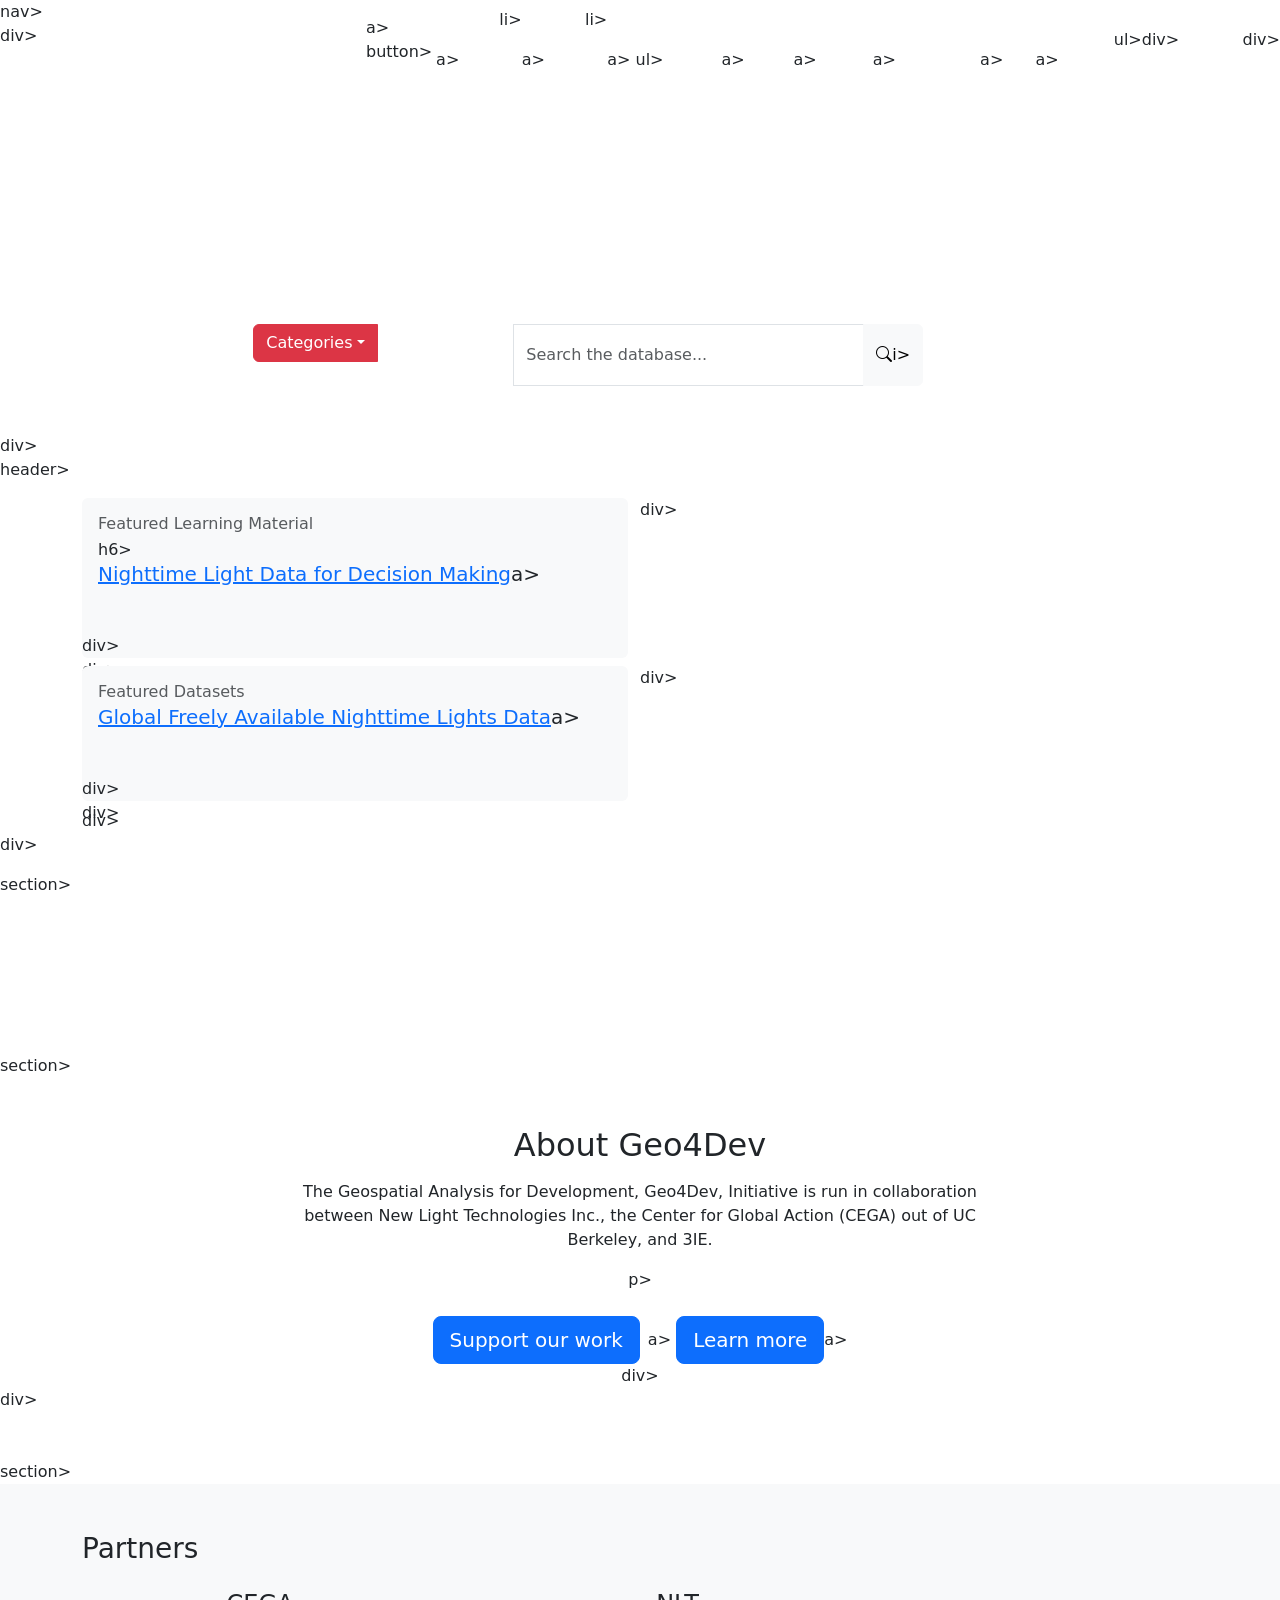
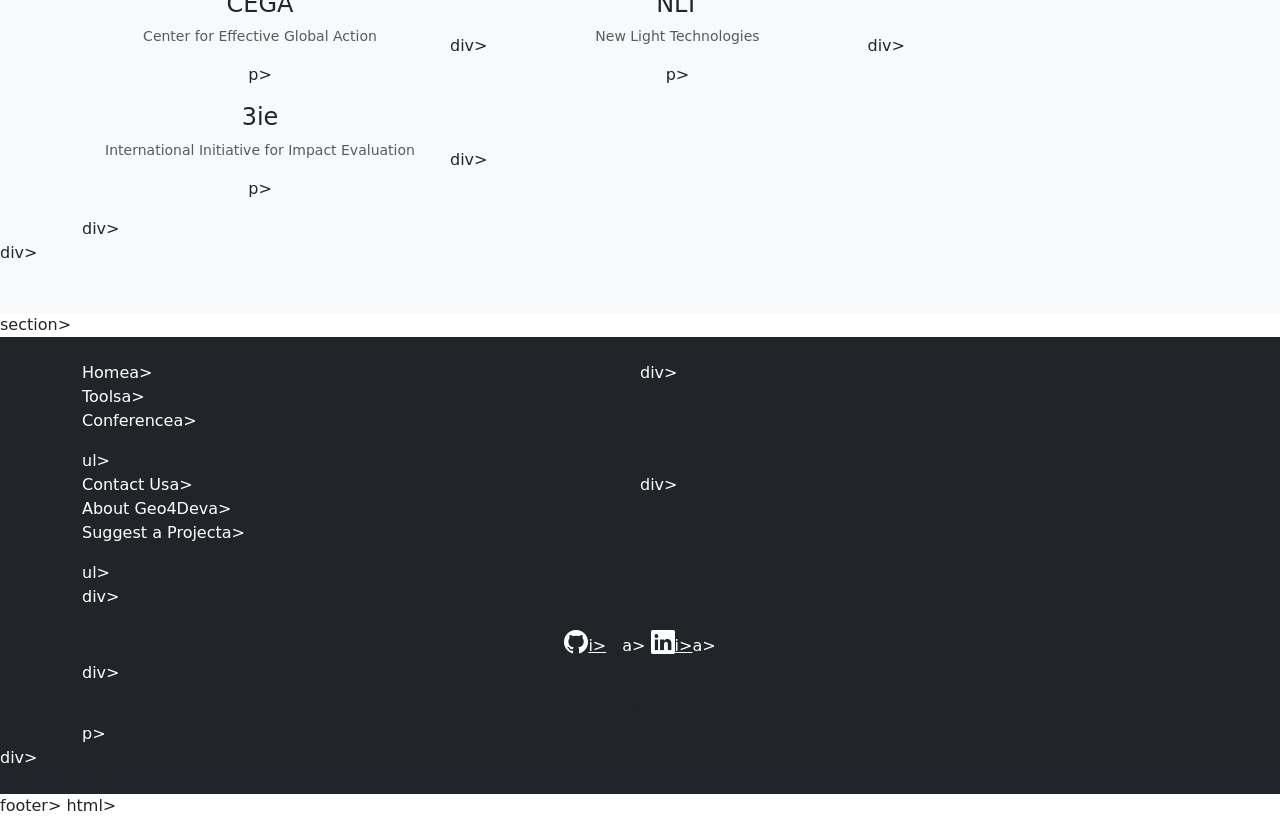
==== index.html @ fe0cc9be "Create index.html" ====
<!DOCTYPE html>
<html lang="en">
  <head>
      <meta charset="UTF-8">
      <meta name="viewport" content="width=device-width, initial-scale=1.0">
      <title>Geo4Dev - Geospatial Analysis for Development Initiative</title>
    <link rel="stylesheet" href="https://cdn.jsdelivr.net/npm/bootstrap@5.3.0/dist/css/bootstrap.min.css">
    <link rel="stylesheet" href="https://cdn.jsdelivr.net/npm/bootstrap-icons@1.11.0/font/bootstrap-icons.css">
    <link rel="stylesheet" href="css/style.css">
  </head>
<body>

    <!-- Navbar -->
    <nav class="navbar navbar-expand-lg navbar-dark fixed-top">
          <div class="container">
                  <a class="navbar-brand" href="index.html">
                            <span class="brand-geo">Geo</span>span><span class="brand-4">4</span>span><span class="brand-dev">Dev</span>span>
                  </a>a>
                  <button class="navbar-toggler" type="button" data-bs-toggle="collapse" data-bs-target="#navbarNav">
                            <span class="navbar-toggler-icon"></span>span>
                  </button>button>
                  <div class="collapse navbar-collapse" id="navbarNav">
                            <ul class="navbar-nav ms-auto">
                                        <li class="nav-item"><a class="nav-link active" href="index.html">Home</a>a></li>li>
                                        <li class="nav-item"><a class="nav-link" href="about.html">About</a>a></li>li>
                                        <li class="nav-item dropdown">
                                                      <a class="nav-link dropdown-toggle" href="#" role="button" data-bs-toggle="dropdown">Categories</a>a>
                                                      <ul class="dropdown-menu">
                                                                      <li><a class="dropdown-item" href="dataset.html?cat=health">Health &amp; Emergency Response</a>a></li>
                                                      <li><a class="dropdown-item" href="dataset.html?cat=environment">Environment</a>a></li>
                                                      <li><a class="dropdown-item" href="dataset.html?cat=governance">Governance &amp; Management</a>a></li>
                                                      <li><a class="dropdown-item" href="dataset.html?cat=demographics">Demographics &amp; Socioeconomics</a>a></li>
                                                      <li><a class="dropdown-item" href="dataset.html?cat=lulc">Land Use &amp; Land Cover</a>a></li>
                                                      <li><a class="dropdown-item" href="dataset.html?cat=monitoring">Monitoring &amp; Evaluation</a>a></li>
                                                      </ul>ul>
                                        </li>
                                      <li class="nav-item"><a class="nav-link" href="dataset.html">Library</a>a></li>
                                      <li class="nav-item"><a class="nav-link" href="training.html">Training</a>a></li>
                                      <li class="nav-item"><a class="nav-link" href="conference.html">Conference</a>a></li>
                                      <li class="nav-item"><a class="nav-link" href="tools.html">Tools</a>a></li>
                                      <li class="nav-item"><a class="nav-link" href="contact.html">Contact</a>a></li>
                            </ul>ul>
                  </div>div>
          </div>div>
    </nav>nav>

  <!-- Hero Section -->
  <header class="hero-section">
      <div class="hero-overlay"></div>div>
      <div class="container hero-content text-center text-white">
            <h1 class="display-4 fw-bold">Geospatial Analysis for<br>Development Initiative</h1>h1>
            <p class="lead mt-3">Search timely and relevant journals, datasets, tools, and geospatial data on Geo4Dev</p>p>
            <div class="row justify-content-center mt-4">
                    <div class="col-lg-8">
                              <form class="input-group search-bar" action="dataset.html" method="get">
                                          <div class="input-group-prepend">
                                                        <div class="dropdown">
                                                                        <button class="btn btn-danger dropdown-toggle rounded-0 rounded-start h-100" type="button" data-bs-toggle="dropdown">Categories</button>button>
                                                                        <ul class="dropdown-menu">
                                                                                          <li><a class="dropdown-item" href="dataset.html?cat=health">Health &amp; Emergency Response</a>a></li>
                                                                                          <li><a class="dropdown-item" href="dataset.html?cat=environment">Environment</a>a></li>
                                                                                          <li><a class="dropdown-item" href="dataset.html?cat=governance">Governance &amp; Management</a>a></li>
                                                                                          <li><a class="dropdown-item" href="dataset.html?cat=demographics">Demographics &amp; Socioeconomics</a>a></li>
                                                                                          <li><a class="dropdown-item" href="dataset.html?cat=lulc">Land Use &amp; Land Cover</a>a></li>
                                                                                          <li><a class="dropdown-item" href="dataset.html?cat=monitoring">Monitoring &amp; Evaluation</a>a></li>
                                                                        </ul>ul>
                                                        </div>div>
                                          </div>div>
                                          <input type="text" class="form-control" name="q" placeholder="Search the database...">
                                          <button class="btn btn-light" type="submit"><i class="bi bi-search"></i>i></button>button>
                              </form>form>
                    </div>div>
            </div>div>
      </div>div>
  </header>header>

  <!-- Featured Section -->
  <section class="featured-section py-3">
      <div class="container">
            <div class="row">
                    <div class="col-md-6 mb-2">
                              <div class="card bg-light border-0 h-100">
                                          <div class="card-body">
                                                        <h6 class="text-muted mb-1">Featured Learning Material</h6>h6>
                                                        <h5><a href="training.html">Nighttime Light Data for Decision Making</a>a></h5>
                                          </div>div>
                              </div>div>
                    </div>div>
                    <div class="col-md-6 mb-2">
                              <div class="card bg-light border-0 h-100">
                                          <div class="card-body">
                                                        <h6 class="text-muted mb-1">Featured Datasets</h6>
                                                        <h5><a href="dataset.html">Global Freely Available Nighttime Lights Data</a>a></h5>
                                          </div>div>
                              </div>div>
                    </div>div>
            </div>div>
      </div>div>
  </section>section>

  <!-- CTA Banner -->
  <section class="cta-banner text-center text-white py-4">
      <div class="container">
            <h4>Check out the Geo4Dev learning modules on new geospatial datasets and techniques</h4>
            <p class="mb-0">Latest module: <strong><a href="training.html" class="text-white text-decoration-underline">Satellite Crop Type Mapping</a>a></strong></p>p>
      </div>div>
  </section>section>

  <!-- About Section -->
  <section class="py-5" id="about">
      <div class="container text-center">
            <h2 class="mb-3">About Geo4Dev</h2>
            <p class="mx-auto" style="max-width:700px;">The Geospatial Analysis for Development, Geo4Dev, Initiative is run in collaboration between New Light Technologies Inc., the Center for Global Action (CEGA) out of UC Berkeley, and 3IE.</p>p>
            <div class="mt-4">
                    <a href="contact.html" class="btn btn-primary btn-lg me-2">Support our work</a>a>
                    <a href="about.html" class="btn btn-primary btn-lg">Learn more</a>a>
            </div>div>
      </div>div>
  </section>section>

  <!-- Partners Section -->
  <section class="py-5 bg-light" id="partners">
      <div class="container">
            <h3 class="mb-4">Partners</h3>
            <div class="row align-items-center">
                    <div class="col-md-4 text-center mb-3">
                              <h4>CEGA</h4>
                              <p class="text-muted small">Center for Effective Global Action</p>p>
                    </div>div>
                    <div class="col-md-4 text-center mb-3">
                              <h4>NLT</h4>
                              <p class="text-muted small">New Light Technologies</p>p>
                    </div>div>
                    <div class="col-md-4 text-center mb-3">
                              <h4>3ie</h4>
                              <p class="text-muted small">International Initiative for Impact Evaluation</p>p>
                    </div>div>
            </div>div>
      </div>div>
  </section>section>

  <!-- Footer -->
  <footer class="py-4 bg-dark text-white">
      <div class="container">
            <div class="row">
                    <div class="col-md-6">
                              <ul class="list-unstyled">
                                          <li><a href="index.html" class="text-white text-decoration-none">Home</a>a></li>
                                          <li><a href="tools.html" class="text-white text-decoration-none">Tools</a>a></li>
                                          <li><a href="conference.html" class="text-white text-decoration-none">Conference</a>a></li>
                              </ul>ul>
                    </div>div>
                    <div class="col-md-6">
                              <ul class="list-unstyled">
                                          <li><a href="contact.html" class="text-white text-decoration-none">Contact Us</a>a></li>
                                          <li><a href="about.html" class="text-white text-decoration-none">About Geo4Dev</a>a></li>
                                          <li><a href="contact.html" class="text-white text-decoration-none">Suggest a Project</a>a></li>
                              </ul>ul>
                    </div>div>
            </div>div>
            <div class="text-center mt-3">
                    <a href="https://github.com/geo4-dev" class="text-white me-3"><i class="bi bi-github fs-4"></i>i></a>a>
                    <a href="#" class="text-white"><i class="bi bi-linkedin fs-4"></i>i></a>a>
            </div>div>
            <p class="text-center text-muted mt-3 mb-0 small">Website powered by New Light Technologies</p>p>
      </div>div>
  </footer>footer>

  <script src="https://cdn.jsdelivr.net/npm/bootstrap@5.3.0/dist/js/bootstrap.bundle.min.js"></script>
</body>
</html>html></li></li></strong></h5></h5></li></li>
</body></title>
  </head>
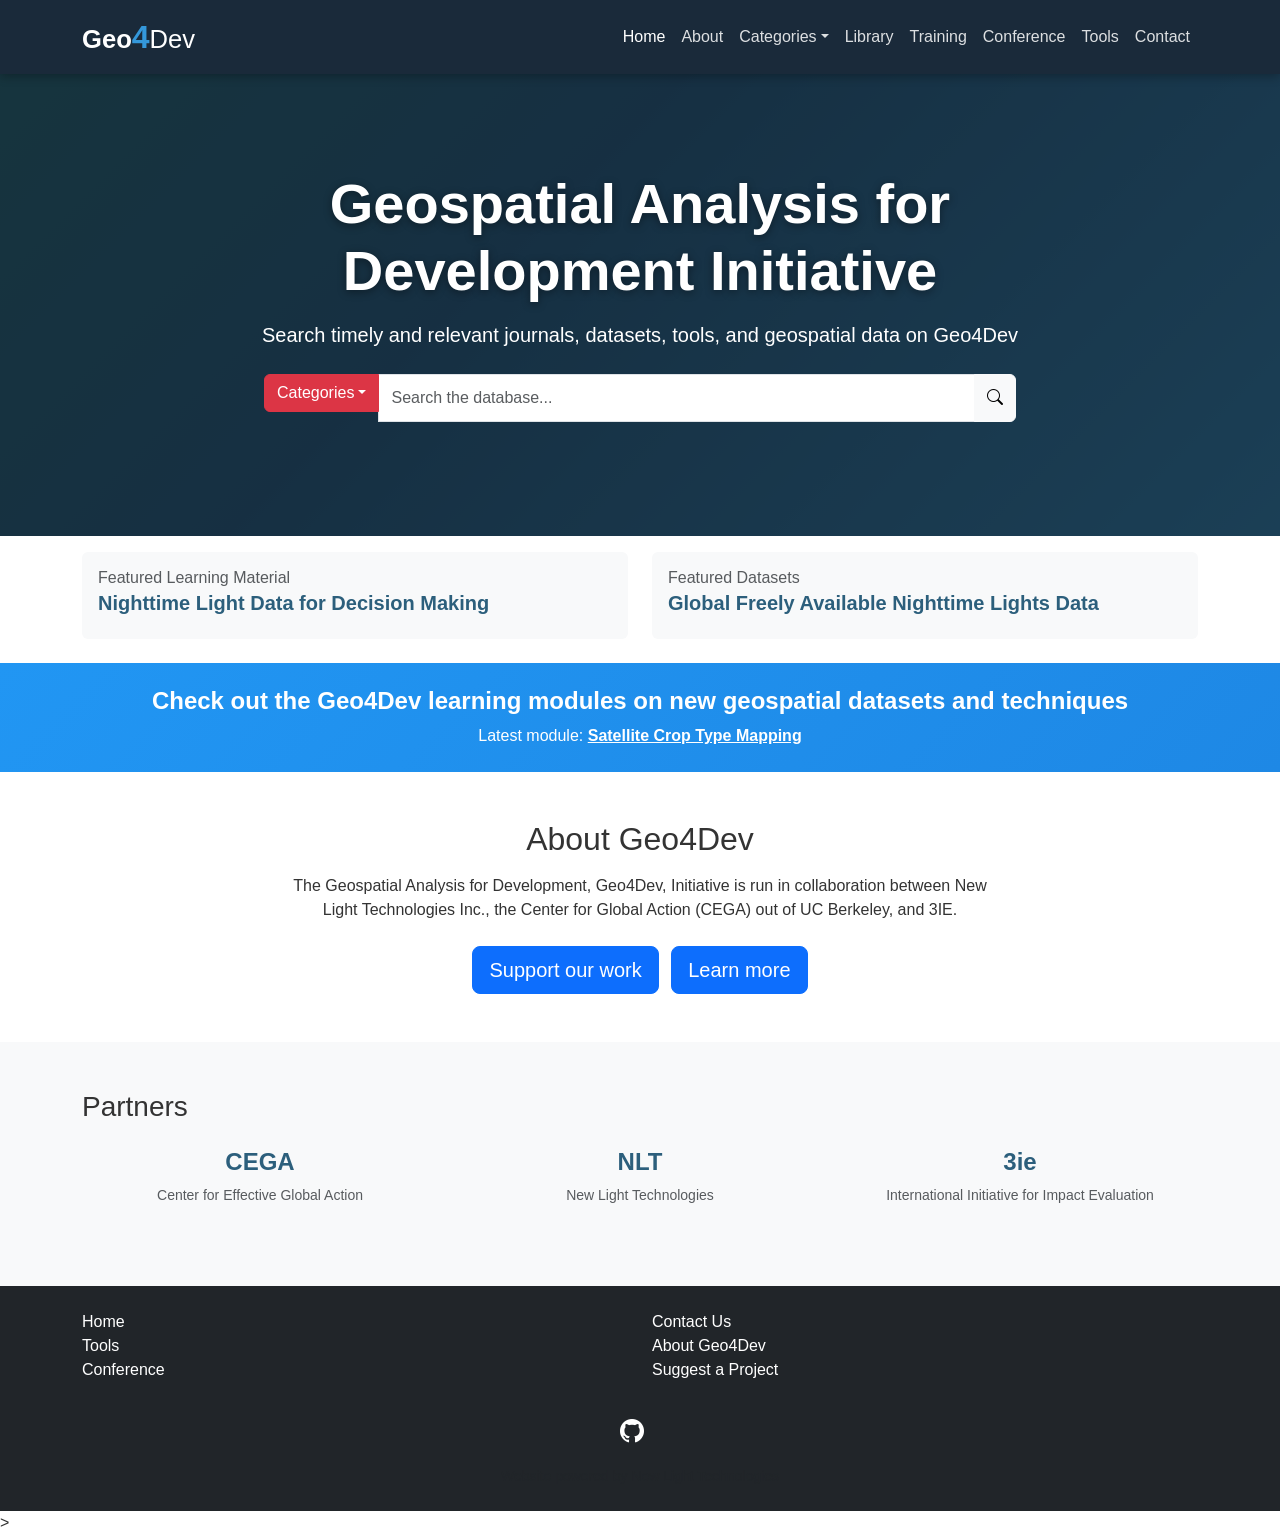
==== commit d405469c: "Fix index.html auto-close tag issue" ====
--- a/index.html
+++ b/index.html
@@ -1,173 +1,132 @@
 <!DOCTYPE html>
 <html lang="en">
-  <head>
-      <meta charset="UTF-8">
-      <meta name="viewport" content="width=device-width, initial-scale=1.0">
+<head>
+  <meta charset="UTF-8">
+    <meta name="viewport" content="width=device-width, initial-scale=1.0">
       <title>Geo4Dev - Geospatial Analysis for Development Initiative</title>
-    <link rel="stylesheet" href="https://cdn.jsdelivr.net/npm/bootstrap@5.3.0/dist/css/bootstrap.min.css">
-    <link rel="stylesheet" href="https://cdn.jsdelivr.net/npm/bootstrap-icons@1.11.0/font/bootstrap-icons.css">
-    <link rel="stylesheet" href="css/style.css">
-  </head>
-<body>
-
-    <!-- Navbar -->
-    <nav class="navbar navbar-expand-lg navbar-dark fixed-top">
-          <div class="container">
-                  <a class="navbar-brand" href="index.html">
-                            <span class="brand-geo">Geo</span>span><span class="brand-4">4</span>span><span class="brand-dev">Dev</span>span>
-                  </a>a>
-                  <button class="navbar-toggler" type="button" data-bs-toggle="collapse" data-bs-target="#navbarNav">
-                            <span class="navbar-toggler-icon"></span>span>
-                  </button>button>
-                  <div class="collapse navbar-collapse" id="navbarNav">
-                            <ul class="navbar-nav ms-auto">
-                                        <li class="nav-item"><a class="nav-link active" href="index.html">Home</a>a></li>li>
-                                        <li class="nav-item"><a class="nav-link" href="about.html">About</a>a></li>li>
-                                        <li class="nav-item dropdown">
-                                                      <a class="nav-link dropdown-toggle" href="#" role="button" data-bs-toggle="dropdown">Categories</a>a>
-                                                      <ul class="dropdown-menu">
-                                                                      <li><a class="dropdown-item" href="dataset.html?cat=health">Health &amp; Emergency Response</a>a></li>
-                                                      <li><a class="dropdown-item" href="dataset.html?cat=environment">Environment</a>a></li>
-                                                      <li><a class="dropdown-item" href="dataset.html?cat=governance">Governance &amp; Management</a>a></li>
-                                                      <li><a class="dropdown-item" href="dataset.html?cat=demographics">Demographics &amp; Socioeconomics</a>a></li>
-                                                      <li><a class="dropdown-item" href="dataset.html?cat=lulc">Land Use &amp; Land Cover</a>a></li>
-                                                      <li><a class="dropdown-item" href="dataset.html?cat=monitoring">Monitoring &amp; Evaluation</a>a></li>
-                                                      </ul>ul>
-                                        </li>
-                                      <li class="nav-item"><a class="nav-link" href="dataset.html">Library</a>a></li>
-                                      <li class="nav-item"><a class="nav-link" href="training.html">Training</a>a></li>
-                                      <li class="nav-item"><a class="nav-link" href="conference.html">Conference</a>a></li>
-                                      <li class="nav-item"><a class="nav-link" href="tools.html">Tools</a>a></li>
-                                      <li class="nav-item"><a class="nav-link" href="contact.html">Contact</a>a></li>
-                            </ul>ul>
-                  </div>div>
-          </div>div>
-    </nav>nav>
-
-  <!-- Hero Section -->
-  <header class="hero-section">
-      <div class="hero-overlay"></div>div>
-      <div class="container hero-content text-center text-white">
-            <h1 class="display-4 fw-bold">Geospatial Analysis for<br>Development Initiative</h1>h1>
-            <p class="lead mt-3">Search timely and relevant journals, datasets, tools, and geospatial data on Geo4Dev</p>p>
-            <div class="row justify-content-center mt-4">
-                    <div class="col-lg-8">
-                              <form class="input-group search-bar" action="dataset.html" method="get">
-                                          <div class="input-group-prepend">
-                                                        <div class="dropdown">
-                                                                        <button class="btn btn-danger dropdown-toggle rounded-0 rounded-start h-100" type="button" data-bs-toggle="dropdown">Categories</button>button>
-                                                                        <ul class="dropdown-menu">
-                                                                                          <li><a class="dropdown-item" href="dataset.html?cat=health">Health &amp; Emergency Response</a>a></li>
-                                                                                          <li><a class="dropdown-item" href="dataset.html?cat=environment">Environment</a>a></li>
-                                                                                          <li><a class="dropdown-item" href="dataset.html?cat=governance">Governance &amp; Management</a>a></li>
-                                                                                          <li><a class="dropdown-item" href="dataset.html?cat=demographics">Demographics &amp; Socioeconomics</a>a></li>
-                                                                                          <li><a class="dropdown-item" href="dataset.html?cat=lulc">Land Use &amp; Land Cover</a>a></li>
-                                                                                          <li><a class="dropdown-item" href="dataset.html?cat=monitoring">Monitoring &amp; Evaluation</a>a></li>
-                                                                        </ul>ul>
-                                                        </div>div>
-                                          </div>div>
-                                          <input type="text" class="form-control" name="q" placeholder="Search the database...">
-                                          <button class="btn btn-light" type="submit"><i class="bi bi-search"></i>i></button>button>
-                              </form>form>
-                    </div>div>
-            </div>div>
-      </div>div>
-  </header>header>
-
-  <!-- Featured Section -->
-  <section class="featured-section py-3">
-      <div class="container">
-            <div class="row">
-                    <div class="col-md-6 mb-2">
-                              <div class="card bg-light border-0 h-100">
-                                          <div class="card-body">
-                                                        <h6 class="text-muted mb-1">Featured Learning Material</h6>h6>
-                                                        <h5><a href="training.html">Nighttime Light Data for Decision Making</a>a></h5>
-                                          </div>div>
-                              </div>div>
-                    </div>div>
-                    <div class="col-md-6 mb-2">
-                              <div class="card bg-light border-0 h-100">
-                                          <div class="card-body">
-                                                        <h6 class="text-muted mb-1">Featured Datasets</h6>
-                                                        <h5><a href="dataset.html">Global Freely Available Nighttime Lights Data</a>a></h5>
-                                          </div>div>
-                              </div>div>
-                    </div>div>
-            </div>div>
-      </div>div>
-  </section>section>
-
-  <!-- CTA Banner -->
-  <section class="cta-banner text-center text-white py-4">
-      <div class="container">
-            <h4>Check out the Geo4Dev learning modules on new geospatial datasets and techniques</h4>
-            <p class="mb-0">Latest module: <strong><a href="training.html" class="text-white text-decoration-underline">Satellite Crop Type Mapping</a>a></strong></p>p>
-      </div>div>
-  </section>section>
-
-  <!-- About Section -->
-  <section class="py-5" id="about">
-      <div class="container text-center">
-            <h2 class="mb-3">About Geo4Dev</h2>
-            <p class="mx-auto" style="max-width:700px;">The Geospatial Analysis for Development, Geo4Dev, Initiative is run in collaboration between New Light Technologies Inc., the Center for Global Action (CEGA) out of UC Berkeley, and 3IE.</p>p>
-            <div class="mt-4">
-                    <a href="contact.html" class="btn btn-primary btn-lg me-2">Support our work</a>a>
-                    <a href="about.html" class="btn btn-primary btn-lg">Learn more</a>a>
-            </div>div>
-      </div>div>
-  </section>section>
-
-  <!-- Partners Section -->
-  <section class="py-5 bg-light" id="partners">
-      <div class="container">
-            <h3 class="mb-4">Partners</h3>
-            <div class="row align-items-center">
-                    <div class="col-md-4 text-center mb-3">
-                              <h4>CEGA</h4>
-                              <p class="text-muted small">Center for Effective Global Action</p>p>
-                    </div>div>
-                    <div class="col-md-4 text-center mb-3">
-                              <h4>NLT</h4>
-                              <p class="text-muted small">New Light Technologies</p>p>
-                    </div>div>
-                    <div class="col-md-4 text-center mb-3">
-                              <h4>3ie</h4>
-                              <p class="text-muted small">International Initiative for Impact Evaluation</p>p>
-                    </div>div>
-            </div>div>
-      </div>div>
-  </section>section>
-
-  <!-- Footer -->
-  <footer class="py-4 bg-dark text-white">
-      <div class="container">
-            <div class="row">
-                    <div class="col-md-6">
-                              <ul class="list-unstyled">
-                                          <li><a href="index.html" class="text-white text-decoration-none">Home</a>a></li>
-                                          <li><a href="tools.html" class="text-white text-decoration-none">Tools</a>a></li>
-                                          <li><a href="conference.html" class="text-white text-decoration-none">Conference</a>a></li>
-                              </ul>ul>
-                    </div>div>
-                    <div class="col-md-6">
-                              <ul class="list-unstyled">
-                                          <li><a href="contact.html" class="text-white text-decoration-none">Contact Us</a>a></li>
-                                          <li><a href="about.html" class="text-white text-decoration-none">About Geo4Dev</a>a></li>
-                                          <li><a href="contact.html" class="text-white text-decoration-none">Suggest a Project</a>a></li>
-                              </ul>ul>
-                    </div>div>
-            </div>div>
-            <div class="text-center mt-3">
-                    <a href="https://github.com/geo4-dev" class="text-white me-3"><i class="bi bi-github fs-4"></i>i></a>a>
-                    <a href="#" class="text-white"><i class="bi bi-linkedin fs-4"></i>i></a>a>
-            </div>div>
-            <p class="text-center text-muted mt-3 mb-0 small">Website powered by New Light Technologies</p>p>
-      </div>div>
-  </footer>footer>
-
-  <script src="https://cdn.jsdelivr.net/npm/bootstrap@5.3.0/dist/js/bootstrap.bundle.min.js"></script>
-</body>
-</html>html></li></li></strong></h5></h5></li></li>
-</body></title>
-  </head>
+        <link rel="stylesheet" href="https://cdn.jsdelivr.net/npm/bootstrap@5.3.0/dist/css/bootstrap.min.css">
+          <link rel="stylesheet" href="https://cdn.jsdelivr.net/npm/bootstrap-icons@1.11.0/font/bootstrap-icons.css">
+            <link rel="stylesheet" href="css/style.css">
+            </head>
+            <body>
+              <nav class="navbar navbar-expand-lg navbar-dark fixed-top">
+                    <div class="container">
+                          <a class="navbar-brand" href="index.html">
+                                  <span class="brand-geo">Geo</span><span class="brand-4">4</span><span class="brand-dev">Dev</span>
+                                        </a>
+                                              <button class="navbar-toggler" type="button" data-bs-toggle="collapse" data-bs-target="#navbarNav">
+                                                      <span class="navbar-toggler-icon"></span>
+                                                            </button>
+                                                                  <div class="collapse navbar-collapse" id="navbarNav">
+                                                                          <ul class="navbar-nav ms-auto">
+                                                                                    <li class="nav-item"><a class="nav-link active" href="index.html">Home</a></li>
+                                                                                              <li class="nav-item"><a class="nav-link" href="about.html">About</a></li>
+                                                                                                        <li class="nav-item dropdown">
+                                                                                                                    <a class="nav-link dropdown-toggle" href="#" role="button" data-bs-toggle="dropdown">Categories</a>
+                                                                                                                                <ul class="dropdown-menu">
+                                                                                                                                              <li><a class="dropdown-item" href="dataset.html?cat=health">Health &amp; Emergency Response</a></li>
+                                                                                                                                                            <li><a class="dropdown-item" href="dataset.html?cat=environment">Environment</a></li>
+                                                                                                                                                                          <li><a class="dropdown-item" href="dataset.html?cat=governance">Governance &amp; Management</a></li>
+                                                                                                                                                                                        <li><a class="dropdown-item" href="dataset.html?cat=demographics">Demographics &amp; Socioeconomics</a></li>
+                                                                                                                                                                                                      <li><a class="dropdown-item" href="dataset.html?cat=lulc">Land Use &amp; Land Cover</a></li>
+                                                                                                                                                                                                                    <li><a class="dropdown-item" href="dataset.html?cat=monitoring">Monitoring &amp; Evaluation</a></li>
+                                                                                                                                                                                                                                </ul>
+                                                                                                                                                                                                                                          </li>
+                                                                                                                                                                                                                                                    <li class="nav-item"><a class="nav-link" href="dataset.html">Library</a></li>
+                                                                                                                                                                                                                                                              <li class="nav-item"><a class="nav-link" href="training.html">Training</a></li>
+                                                                                                                                                                                                                                                                        <li class="nav-item"><a class="nav-link" href="conference.html">Conference</a></li>
+                                                                                                                                                                                                                                                                                  <li class="nav-item"><a class="nav-link" href="tools.html">Tools</a></li>
+                                                                                                                                                                                                                                                                                            <li class="nav-item"><a class="nav-link" href="contact.html">Contact</a></li>
+                                                                                                                                                                                                                                                                                                    </ul>
+                                                                                                                                                                                                                                                                                                          </div>
+                                                                                                                                                                                                                                                                                                              </div>
+                                                                                                                                                                                                                                                                                                                </nav>
+                                                                                                                                                                                                                                                                                                                  <header class="hero-section">
+                                                                                                                                                                                                                                                                                                                      <div class="hero-overlay"></div>
+                                                                                                                                                                                                                                                                                                                          <div class="container hero-content text-center text-white">
+                                                                                                                                                                                                                                                                                                                                <h1 class="display-4 fw-bold">Geospatial Analysis for<br>Development Initiative</h1>
+                                                                                                                                                                                                                                                                                                                                      <p class="lead mt-3">Search timely and relevant journals, datasets, tools, and geospatial data on Geo4Dev</p>
+                                                                                                                                                                                                                                                                                                                                            <div class="row justify-content-center mt-4">
+                                                                                                                                                                                                                                                                                                                                                    <div class="col-lg-8">
+                                                                                                                                                                                                                                                                                                                                                                  <form class="input-group search-bar" action="dataset.html" method="get">
+                                                                                                                                                                                                                                                                                                                                                                              <div class="input-group-prepend">
+                                                                                                                                                                                                                                                                                                                                                                                            <div class="dropdown">
+                                                                                                                                                                                                                                                                                                                                                                                                            <button class="btn btn-danger dropdown-toggle rounded-0 rounded-start h-100" type="button" data-bs-toggle="dropdown">Categories</button>
+                                                                                                                                                                                                                                                                                                                                                                                                                            <ul class="dropdown-menu">
+                                                                                                                                                                                                                                                                                                                                                                                                                                              <li><a class="dropdown-item" href="dataset.html?cat=health">Health &amp; Emergency Response</a></li>
+                                                                                                                                                                                                                                                                                                                                                                                                                                                                <li><a class="dropdown-item" href="dataset.html?cat=environment">Environment</a></li>
+                                                                                                                                                                                                                                                                                                                                                                                                                                                                                  <li><a class="dropdown-item" href="dataset.html?cat=governance">Governance &amp; Management</a></li>
+                                                                                                                                                                                                                                                                                                                                                                                                                                                                                                    <li><a class="dropdown-item" href="dataset.html?cat=demographics">Demographics &amp; Socioeconomics</a></li>
+                                                                                                                                                                                                                                                                                                                                                                                                                                                                                                                      <li><a class="dropdown-item" href="dataset.html?cat=lulc">Land Use &amp; Land Cover</a></li>
+                                                                                                                                                                                                                                                                                                                                                                                                                                                                                                                                        <li><a class="dropdown-item" href="dataset.html?cat=monitoring">Monitoring &amp; Evaluation</a></li>
+                                                                                                                                                                                                                                                                                                                                                                                                                                                                                                                                                        </ul>
+                                                                                                                                                                                                                                                                                                                                                                                                                                                                                                                                                                      </div>
+                                                                                                                                                                                                                                                                                                                                                                                                                                                                                                                                                                                  </div>
+                                                                                                                                                                                                                                                                                                                                                                                                                                                                                                                                                                                              <input type="text" class="form-control" name="q" placeholder="Search the database...">
+                                                                                                                                                                                                                                                                                                                                                                                                                                                                                                                                                                                                          <button class="btn btn-light" type="submit"><i class="bi bi-search"></i></button>
+                                                                                                                                                                                                                                                                                                                                                                                                                                                                                                                                                                                                                    </form>
+                                                                                                                                                                                                                                                                                                                                                                                                                                                                                                                                                                                                                            </div>
+                                                                                                                                                                                                                                                                                                                                                                                                                                                                                                                                                                                                                                  </div>
+                                                                                                                                                                                                                                                                                                                                                                                                                                                                                                                                                                                                                                      </div>
+                                                                                                                                                                                                                                                                                                                                                                                                                                                                                                                                                                                                                                        </header>
+                                                                                                                                                                                                                                                                                                                                                                                                                                                                                                                                                                                                                                          <section class="featured-section py-3">
+                                                                                                                                                                                                                                                                                                                                                                                                                                                                                                                                                                                                                                              <div class="container">
+                                                                                                                                                                                                                                                                                                                                                                                                                                                                                                                                                                                                                                                    <div class="row">
+                                                                                                                                                                                                                                                                                                                                                                                                                                                                                                                                                                                                                                                            <div class="col-md-6 mb-2">
+                                                                                                                                                                                                                                                                                                                                                                                                                                                                                                                                                                                                                                                                      <div class="card bg-light border-0 h-100">
+                                                                                                                                                                                                                                                                                                                                                                                                                                                                                                                                                                                                                                                                                  <div class="card-body">
+                                                                                                                                                                                                                                                                                                                                                                                                                                                                                                                                                                                                                                                                                                <h6 class="text-muted mb-1">Featured Learning Material</h6>
+                                                                                                                                                                                                                                                                                                                                                                                                                                                                                                                                                                                                                                                                                                              <h5><a href="training.html">Nighttime Light Data for Decision Making</a></h5>
+                                                                                                                                                                                                                                                                                                                                                                                                                                                                                                                                                                                                                                                                                                                          </div>
+                                                                                                                                                                                                                                                                                                                                                                                                                                                                                                                                                                                                                                                                                                                                    </div>
+                                                                                                                                                                                                                                                                                                                                                                                                                                                                                                                                                                                                                                                                                                                                            </div>
+                                                                                                                                                                                                                                                                                                                                                                                                                                                                                                                                                                                                                                                                                                                                                    <div class="col-md-6 mb-2">
+                                                                                                                                                                                                                                                                                                                                                                                                                                                                                                                                                                                                                                                                                                                                                              <div class="card bg-light border-0 h-100">
+                                                                                                                                                                                                                                                                                                                                                                                                                                                                                                                                                                                                                                                                                                                                                                          <div class="card-body">
+                                                                                                                                                                                                                                                                                                                                                                                                                                                                                                                                                                                                                                                                                                                                                                                        <h6 class="text-muted mb-1">Featured Datasets</h6>
+                                                                                                                                                                                                                                                                                                                                                                                                                                                                                                                                                                                                                                                                                                                                                                                                      <h5><a href="dataset.html">Global Freely Available Nighttime Lights Data</a></h5>
+                                                                                                                                                                                                                                                                                                                                                                                                                                                                                                                                                                                                                                                                                                                                                                                                                  </div>
+                                                                                                                                                                                                                                                                                                                                                                                                                                                                                                                                                                                                                                                                                                                                                                                                                            </div>
+                                                                                                                                                                                                                                                                                                                                                                                                                                                                                                                                                                                                                                                                                                                                                                                                                                    </div>
+                                                                                                                                                                                                                                                                                                                                                                                                                                                                                                                                                                                                                                                                                                                                                                                                                                          </div>
+                                                                                                                                                                                                                                                                                                                                                                                                                                                                                                                                                                                                                                                                                                                                                                                                                                              </div>
+                                                                                                                                                                                                                                                                                                                                                                                                                                                                                                                                                                                                                                                                                                                                                                                                                                                </section>
+                                                                                                                                                                                                                                                                                                                                                                                                                                                                                                                                                                                                                                                                                                                                                                                                                                                  <section class="cta-banner text-center text-white py-4">
+                                                                                                                                                                                                                                                                                                                                                                                                                                                                                                                                                                                                                                                                                                                                                                                                                                                      <div class="container">
+                                                                                                                                                                                                                                                                                                                                                                                                                                                                                                                                                                                                                                                                                                                                                                                                                                                            <h4>Check out the Geo4Dev learning modules on new geospatial datasets and techniques</h4>
+                                                                                                                                                                                                                                                                                                                                                                                                                                                                                                                                                                                                                                                                                                                                                                                                                                                                  <p class="mb-0">Latest module: <strong><a href="training.html" class="text-white text-decoration-underline">Satellite Crop Type Mapping</a></strong></p>
+                                                                                                                                                                                                                                                                                                                                                                                                                                                                                                                                                                                                                                                                                                                                                                                                                                                                      </div>
+                                                                                                                                                                                                                                                                                                                                                                                                                                                                                                                                                                                                                                                                                                                                                                                                                                                                        </section>
+                                                                                                                                                                                                                                                                                                                                                                                                                                                                                                                                                                                                                                                                                                                                                                                                                                                                          <section class="py-5" id="about">
+                                                                                                                                                                                                                                                                                                                                                                                                                                                                                                                                                                                                                                                                                                                                                                                                                                                                              <div class="container text-center">
+                                                                                                                                                                                                                                                                                                                                                                                                                                                                                                                                                                                                                                                                                                                                                                                                                                                                                    <h2 class="mb-3">About Geo4Dev</h2>
+                                                                                                                                                                                                                                                                                                                                                                                                                                                                                                                                                                                                                                                                                                                                                                                                                                                                                          <p class="mx-auto" style="max-width:700px;">The Geospatial Analysis for Development, Geo4Dev, Initiative is run in collaboration between New Light Technologies Inc., the Center for Global Action (CEGA) out of UC Berkeley, and 3IE.</p>
+                                                                                                                                                                                                                                                                                                                                                                                                                                                                                                                                                                                                                                                                                                                                                                                                                                                                                                <div class="mt-4">
+                                                                                                                                                                                                                                                                                                                                                                                                                                                                                                                                                                                                                                                                                                                                                                                                                                                                                                        <a href="contact.html" class="btn btn-primary btn-lg me-2">Support our work</a>
+                                                                                                                                                                                                                                                                                                                                                                                                                                                                                                                                                                                                                                                                                                                                                                                                                                                                                                                <a href="about.html" class="btn btn-primary btn-lg">Learn more</a>
+                                                                                                                                                                                                                                                                                                                                                                                                                                                                                                                                                                                                                                                                                                                                                                                                                                                                                                                      </div>
+                                                                                                                                                                                                                                                                                                                                                                                                                                                                                                                                                                                                                                                                                                                                                                                                                                                                                                                          </div>
+                                                                                                                                                                                                                                                                                                                                                                                                                                                                                                                                                                                                                                                                                                                                                                                                                                                                                                                            </section>
+                                                                                                                                                                                                                                                                                                                                                                                                                                                                                                                                                                                                                                                                                                                                                                                                                                                                                                                              <section class="py-5 bg-light" id="partners">
+                                                                                                                                                                                                                                                                                                                                                                                                                                                                                                                                                                                                                                                                                                                                                                                                                                                                                                                                  <div class="container">
+                                                                                                                                                                                                                                                                                                                                                                                                                                                                                                                                                                                                                                                                                                                                                                                                                                                                                                                                        <h3 class="mb-4">Partners</h3>
+                                                                                                                                                                                                                                                                                                                                                                                                                                                                                                                                                                                                                                                                                                                                                                                                                                                                                                                                              <div class="row align-items-center">
+                                                                                                                                                                                                                                                                                                                                                                                                                                                                                                                                                                                                                                                                                                                                                                                                                                                                                                                                                      <div class="col-md-4 text-center mb-3"><h4>CEGA</h4><p class="text-muted small">Center for Effective Global Action</p></div>
+                                                                                                                                                                                                                                                                                                                                                                                                                                                                                                                                                                                                                                                                                                                                                                                                                                                                                                                                                              <div class="col-md-4 text-center mb-3"><h4>NLT</h4><p class="text-muted small">New Light Technologies</p></div>
+                                                                                                                                                                                                                                                                                                                                                                                                                                                                                                                                                                                                                                                                                                                                                                                                                                                                                                                                                                      <div class="col-md-4 text-center mb-3"><h4>3ie</h4><p class="text-muted small">International Initiative for Impact Evaluation</p></div>
+                                                                                                                                                                                                                                                                                                                                                                                                                                                                                                                                                                                                                                                                                                                                                                                                                                                                                                                                                                            </div>
+                                                                                                                                                                                                                                                                                                                                                                                                                                                                                                                                                                                                                                                                                                                                                                                                                                                                                                                                                                                </div>
+                                                                                                                                                                                                                                                                                                                                                                                                                                                                                                                                                                                                                                                                                                                                                                                                                                                                                                                                                                                  </section>
+                                                                                                                                                                                                                                                                                                                                                                                                                                                                                                                                                                                                                                                                                                                                                                                                                                                                                                                                                                                    <footer class="py-4 bg-dark text-white">
+                                                                                                                                                                                                                                                                                                                                                                                                                                                                                                                                                                                                                                                                                                                                                                                                                                                                                                                                                                                        <div class="container">
+                                                                                                                                                                                                                                                                                                                                                                                                                                                                                                                                                                                                                                                                                                                                                                                                                                                                                                                                                                                              <div class="row">
+                                                                                                                                                                                                                                                                                                                                                                                                                                                                                                                                                                                                                                                                                                                                                                                                                                                                                                                                                                                                      <div class="col-md-6"><ul class="list-unstyled"><li><a href="index.html" class="text-white text-decoration-none">Home</a></li><li><a href="tools.html" class="text-white text-decoration-none">Tools</a></li><li><a href="conference.html" class="text-white text-decoration-none">Conference</a></li></ul></div>
+                                                                                                                                                                                                                                                                                                                                                                                                                                                                                                                                                                                                                                                                                                                                                                                                                                                                                                                                                                                                              <div class="col-md-6"><ul class="list-unstyled"><li><a href="contact.html" class="text-white text-decoration-none">Contact Us</a></li><li><a href="about.html" class="text-white text-decoration-none">About Geo4Dev</a></li><li><a href="contact.html" class="text-white text-decoration-none">Suggest a Project</a></li></ul></div>
+                                                                                                                                                                                                                                                                                                                                                                                                                                                                                                                                                                                                                                                                                                                                                                                                                                                                                                                                                                                                                    </div>
+                                                                                                                                                                                                                                                                                                                                                                                                                                                                                                                                                                                                                                                                                                                                                                                                                                                                                                                                                                                                                          <div class="text-center mt-3"><a href="https://github.com/geo4-dev" class="text-white me-3"><i class="bi bi-github fs-4"></i></a></div>
+                                                                                                                                                                                                                                                                                                                                                                                                                                                                                                                                                                                                                                                                                                                                                                                                                                                                                                                                                                                                                                <p class="text-center text-muted mt-3 mb-0 small">Website powered by New Light Technologies</p>
+                                                                                                                                                                                                                                                                                                                                                                                                                                                                                                                                                                                                                                                                                                                                                                                                                                                                                                                                                                                                                                    </div>
+                                                                                                                                                                                                                                                                                                                                                                                                                                                                                                                                                                                                                                                                                                                                                                                                                                                                                                                                                                                                                                      </footer>
+                                                                                                                                                                                                                                                                                                                                                                                                                                                                                                                                                                                                                                                                                                                                                                                                                                                                                                                                                                                                                                        <script src="https://cdn.jsdelivr.net/npm/bootstrap@5.3.0/dist/js/bootstrap.bundle.min.js"></script>
+                                                                                                                                                                                                                                                                                                                                                                                                                                                                                                                                                                                                                                                                                                                                                                                                                                                                                                                                                                                                                                        </body>
+                                                                                                                                                                                                                                                                                                                                                                                                                                                                                                                                                                                                                                                                                                                                                                                                                                                                                                                                                                                                                                        </html>>
--- a/css/style.css
+++ b/css/style.css
@@ -0,0 +1,196 @@
+/* ===== Global ===== */
+:root {
+    --primary-dark: #1a2a3a;
+    --primary-blue: #2c5f7c;
+    --accent-blue: #3498db;
+    --cta-blue: #2196F3;
+    --hero-overlay: rgba(20, 50, 70, 0.7);
+}
+
+body {
+    font-family: 'Segoe UI', Tahoma, Geneva, Verdana, sans-serif;
+    color: #333;
+    padding-top: 56px;
+}
+
+/* ===== Navbar ===== */
+.navbar {
+    background-color: var(--primary-dark);
+    box-shadow: 0 2px 10px rgba(0,0,0,0.3);
+}
+
+.brand-geo { color: #fff; font-size: 1.6rem; font-weight: 700; }
+.brand-4   { color: var(--accent-blue); font-size: 2rem; font-weight: 900; }
+.brand-dev { color: #fff; font-size: 1.6rem; font-weight: 300; }
+
+.navbar .nav-link { color: rgba(255,255,255,0.85); }
+.navbar .nav-link:hover,
+.navbar .nav-link.active { color: #fff; }
+
+/* ===== Hero ===== */
+.hero-section {
+    position: relative;
+    min-height: 480px;
+    display: flex;
+    align-items: center;
+    background: linear-gradient(135deg, #1a3a2a 0%, #1a2a3a 40%, #2c5f7c 100%);
+    background-size: cover;
+}
+
+.hero-overlay {
+    position: absolute;
+    inset: 0;
+    background: var(--hero-overlay);
+}
+
+.hero-content {
+    position: relative;
+    z-index: 2;
+    padding: 60px 0;
+}
+
+.hero-section h1 {
+    text-shadow: 0 2px 8px rgba(0,0,0,0.4);
+}
+
+.search-bar .form-control {
+    border-radius: 0;
+    height: 48px;
+}
+
+.search-bar .btn {
+    height: 48px;
+}
+
+/* ===== CTA Banner ===== */
+.cta-banner {
+    background: linear-gradient(135deg, var(--cta-blue), #1e88e5);
+}
+
+.cta-banner h4 { font-weight: 600; }
+
+/* ===== Featured ===== */
+.featured-section a {
+    color: var(--primary-blue);
+    text-decoration: none;
+    font-weight: 600;
+}
+
+.featured-section a:hover {
+    text-decoration: underline;
+}
+
+/* ===== Partners ===== */
+#partners h4 {
+    color: var(--primary-blue);
+    font-weight: 700;
+}
+
+/* ===== About Page ===== */
+.page-header {
+    position: relative;
+    min-height: 280px;
+    display: flex;
+    align-items: center;
+    background: linear-gradient(135deg, #0d2137 0%, #1a3a5a 100%);
+    color: #fff;
+}
+
+.page-header h1 {
+    text-shadow: 0 2px 6px rgba(0,0,0,0.3);
+}
+
+.partner-card {
+    border: none;
+    border-radius: 12px;
+    transition: transform 0.2s;
+}
+
+.partner-card:hover {
+    transform: translateY(-4px);
+    box-shadow: 0 8px 24px rgba(0,0,0,0.12);
+}
+
+/* ===== Training Page ===== */
+.module-card {
+    border-left: 4px solid var(--accent-blue);
+    transition: box-shadow 0.2s;
+}
+
+.module-card:hover {
+    box-shadow: 0 4px 16px rgba(0,0,0,0.1);
+}
+
+.module-card .btn {
+    min-width: 130px;
+}
+
+/* ===== Conference Page ===== */
+.session-block {
+    border-left: 4px solid var(--cta-blue);
+    padding-left: 1rem;
+    margin-bottom: 1.5rem;
+}
+
+.presenter-card {
+    text-align: center;
+}
+
+.presenter-card .bi {
+    font-size: 3rem;
+    color: var(--primary-blue);
+}
+
+/* ===== Tools Page (Map) ===== */
+#mapid {
+    height: 600px;
+    width: 100%;
+    border-radius: 8px;
+    box-shadow: 0 4px 12px rgba(0,0,0,0.15);
+}
+
+/* ===== Dataset Page ===== */
+.filter-sidebar .form-check {
+    margin-bottom: 0.3rem;
+}
+
+.dataset-card {
+    border: 1px solid #e0e0e0;
+    border-radius: 8px;
+    transition: box-shadow 0.2s;
+}
+
+.dataset-card:hover {
+    box-shadow: 0 4px 16px rgba(0,0,0,0.1);
+}
+
+.dataset-card .badge {
+    font-size: 0.75rem;
+}
+
+/* ===== Contact Page ===== */
+.contact-form .form-control,
+.contact-form .form-select {
+    border-radius: 6px;
+}
+
+/* ===== Footer ===== */
+footer a:hover {
+    text-decoration: underline !important;
+}
+
+/* ===== Responsive ===== */
+@media (max-width: 768px) {
+    .hero-section { min-height: 380px; }
+    .hero-section h1 { font-size: 1.8rem; }
+    #mapid { height: 400px; }
+}
+
+/* ===== Error page ===== */
+.error-section {
+    min-height: 300px;
+    background: linear-gradient(135deg, #0d3b4a 0%, #1a4a5a 100%);
+    display: flex;
+    align-items: center;
+    color: #fff;
+}
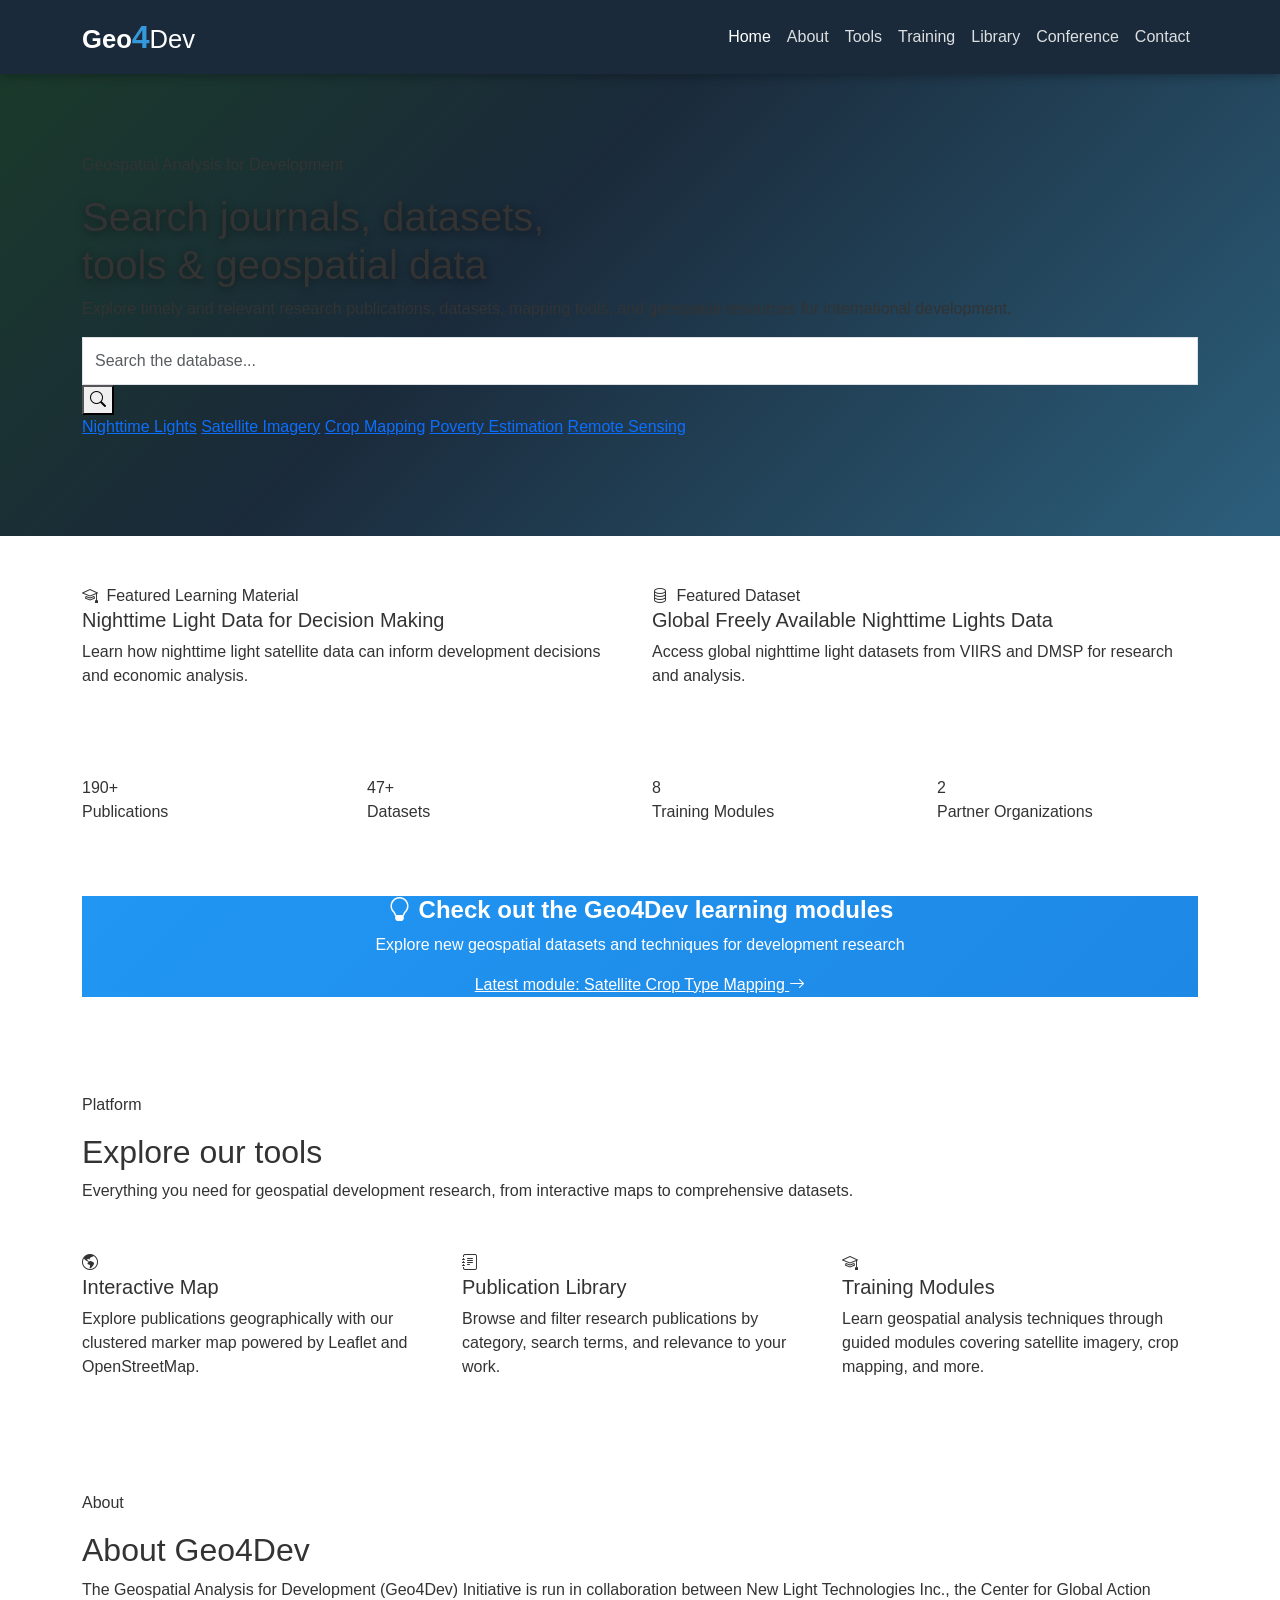
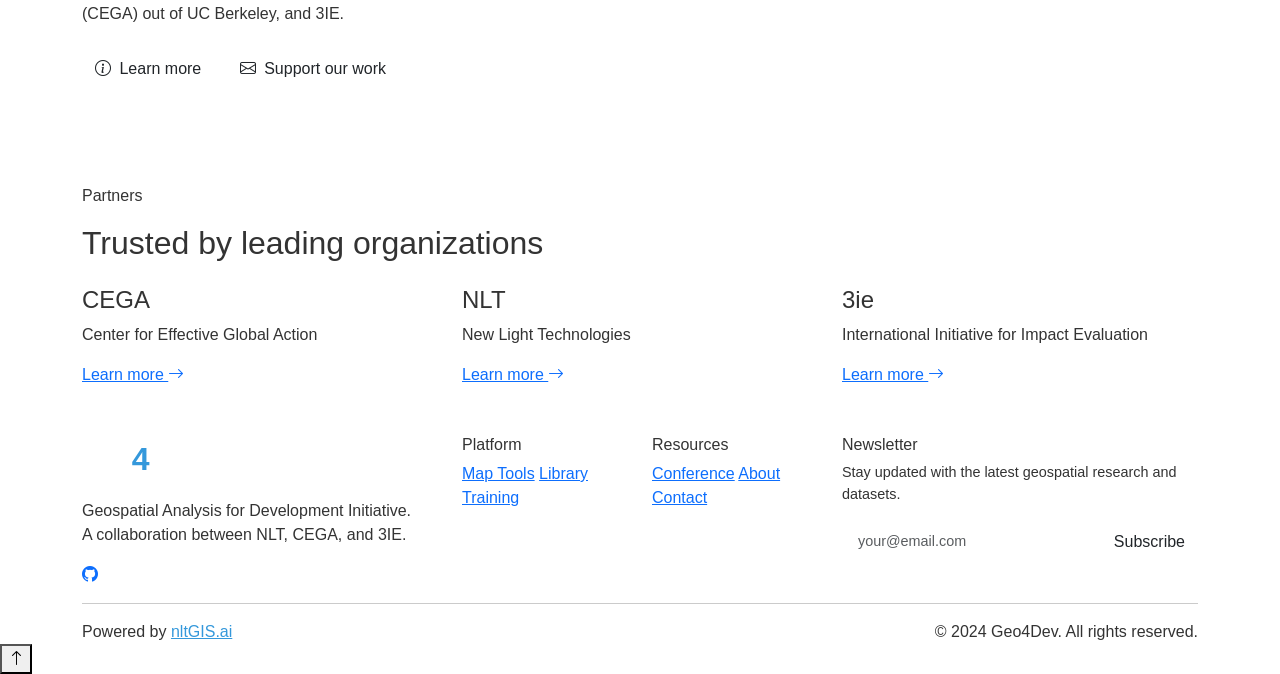
==== commit 2a4bbf77: "Redesign index.html with dark theme and full interactivity" ====
--- a/index.html
+++ b/index.html
@@ -1,132 +1,277 @@
 <!DOCTYPE html>
 <html lang="en">
 <head>
-  <meta charset="UTF-8">
-    <meta name="viewport" content="width=device-width, initial-scale=1.0">
-      <title>Geo4Dev - Geospatial Analysis for Development Initiative</title>
-        <link rel="stylesheet" href="https://cdn.jsdelivr.net/npm/bootstrap@5.3.0/dist/css/bootstrap.min.css">
-          <link rel="stylesheet" href="https://cdn.jsdelivr.net/npm/bootstrap-icons@1.11.0/font/bootstrap-icons.css">
-            <link rel="stylesheet" href="css/style.css">
-            </head>
-            <body>
-              <nav class="navbar navbar-expand-lg navbar-dark fixed-top">
-                    <div class="container">
-                          <a class="navbar-brand" href="index.html">
-                                  <span class="brand-geo">Geo</span><span class="brand-4">4</span><span class="brand-dev">Dev</span>
-                                        </a>
-                                              <button class="navbar-toggler" type="button" data-bs-toggle="collapse" data-bs-target="#navbarNav">
-                                                      <span class="navbar-toggler-icon"></span>
-                                                            </button>
-                                                                  <div class="collapse navbar-collapse" id="navbarNav">
-                                                                          <ul class="navbar-nav ms-auto">
-                                                                                    <li class="nav-item"><a class="nav-link active" href="index.html">Home</a></li>
-                                                                                              <li class="nav-item"><a class="nav-link" href="about.html">About</a></li>
-                                                                                                        <li class="nav-item dropdown">
-                                                                                                                    <a class="nav-link dropdown-toggle" href="#" role="button" data-bs-toggle="dropdown">Categories</a>
-                                                                                                                                <ul class="dropdown-menu">
-                                                                                                                                              <li><a class="dropdown-item" href="dataset.html?cat=health">Health &amp; Emergency Response</a></li>
-                                                                                                                                                            <li><a class="dropdown-item" href="dataset.html?cat=environment">Environment</a></li>
-                                                                                                                                                                          <li><a class="dropdown-item" href="dataset.html?cat=governance">Governance &amp; Management</a></li>
-                                                                                                                                                                                        <li><a class="dropdown-item" href="dataset.html?cat=demographics">Demographics &amp; Socioeconomics</a></li>
-                                                                                                                                                                                                      <li><a class="dropdown-item" href="dataset.html?cat=lulc">Land Use &amp; Land Cover</a></li>
-                                                                                                                                                                                                                    <li><a class="dropdown-item" href="dataset.html?cat=monitoring">Monitoring &amp; Evaluation</a></li>
-                                                                                                                                                                                                                                </ul>
-                                                                                                                                                                                                                                          </li>
-                                                                                                                                                                                                                                                    <li class="nav-item"><a class="nav-link" href="dataset.html">Library</a></li>
-                                                                                                                                                                                                                                                              <li class="nav-item"><a class="nav-link" href="training.html">Training</a></li>
-                                                                                                                                                                                                                                                                        <li class="nav-item"><a class="nav-link" href="conference.html">Conference</a></li>
-                                                                                                                                                                                                                                                                                  <li class="nav-item"><a class="nav-link" href="tools.html">Tools</a></li>
-                                                                                                                                                                                                                                                                                            <li class="nav-item"><a class="nav-link" href="contact.html">Contact</a></li>
-                                                                                                                                                                                                                                                                                                    </ul>
-                                                                                                                                                                                                                                                                                                          </div>
-                                                                                                                                                                                                                                                                                                              </div>
-                                                                                                                                                                                                                                                                                                                </nav>
-                                                                                                                                                                                                                                                                                                                  <header class="hero-section">
-                                                                                                                                                                                                                                                                                                                      <div class="hero-overlay"></div>
-                                                                                                                                                                                                                                                                                                                          <div class="container hero-content text-center text-white">
-                                                                                                                                                                                                                                                                                                                                <h1 class="display-4 fw-bold">Geospatial Analysis for<br>Development Initiative</h1>
-                                                                                                                                                                                                                                                                                                                                      <p class="lead mt-3">Search timely and relevant journals, datasets, tools, and geospatial data on Geo4Dev</p>
-                                                                                                                                                                                                                                                                                                                                            <div class="row justify-content-center mt-4">
-                                                                                                                                                                                                                                                                                                                                                    <div class="col-lg-8">
-                                                                                                                                                                                                                                                                                                                                                                  <form class="input-group search-bar" action="dataset.html" method="get">
-                                                                                                                                                                                                                                                                                                                                                                              <div class="input-group-prepend">
-                                                                                                                                                                                                                                                                                                                                                                                            <div class="dropdown">
-                                                                                                                                                                                                                                                                                                                                                                                                            <button class="btn btn-danger dropdown-toggle rounded-0 rounded-start h-100" type="button" data-bs-toggle="dropdown">Categories</button>
-                                                                                                                                                                                                                                                                                                                                                                                                                            <ul class="dropdown-menu">
-                                                                                                                                                                                                                                                                                                                                                                                                                                              <li><a class="dropdown-item" href="dataset.html?cat=health">Health &amp; Emergency Response</a></li>
-                                                                                                                                                                                                                                                                                                                                                                                                                                                                <li><a class="dropdown-item" href="dataset.html?cat=environment">Environment</a></li>
-                                                                                                                                                                                                                                                                                                                                                                                                                                                                                  <li><a class="dropdown-item" href="dataset.html?cat=governance">Governance &amp; Management</a></li>
-                                                                                                                                                                                                                                                                                                                                                                                                                                                                                                    <li><a class="dropdown-item" href="dataset.html?cat=demographics">Demographics &amp; Socioeconomics</a></li>
-                                                                                                                                                                                                                                                                                                                                                                                                                                                                                                                      <li><a class="dropdown-item" href="dataset.html?cat=lulc">Land Use &amp; Land Cover</a></li>
-                                                                                                                                                                                                                                                                                                                                                                                                                                                                                                                                        <li><a class="dropdown-item" href="dataset.html?cat=monitoring">Monitoring &amp; Evaluation</a></li>
-                                                                                                                                                                                                                                                                                                                                                                                                                                                                                                                                                        </ul>
-                                                                                                                                                                                                                                                                                                                                                                                                                                                                                                                                                                      </div>
-                                                                                                                                                                                                                                                                                                                                                                                                                                                                                                                                                                                  </div>
-                                                                                                                                                                                                                                                                                                                                                                                                                                                                                                                                                                                              <input type="text" class="form-control" name="q" placeholder="Search the database...">
-                                                                                                                                                                                                                                                                                                                                                                                                                                                                                                                                                                                                          <button class="btn btn-light" type="submit"><i class="bi bi-search"></i></button>
-                                                                                                                                                                                                                                                                                                                                                                                                                                                                                                                                                                                                                    </form>
-                                                                                                                                                                                                                                                                                                                                                                                                                                                                                                                                                                                                                            </div>
-                                                                                                                                                                                                                                                                                                                                                                                                                                                                                                                                                                                                                                  </div>
-                                                                                                                                                                                                                                                                                                                                                                                                                                                                                                                                                                                                                                      </div>
-                                                                                                                                                                                                                                                                                                                                                                                                                                                                                                                                                                                                                                        </header>
-                                                                                                                                                                                                                                                                                                                                                                                                                                                                                                                                                                                                                                          <section class="featured-section py-3">
-                                                                                                                                                                                                                                                                                                                                                                                                                                                                                                                                                                                                                                              <div class="container">
-                                                                                                                                                                                                                                                                                                                                                                                                                                                                                                                                                                                                                                                    <div class="row">
-                                                                                                                                                                                                                                                                                                                                                                                                                                                                                                                                                                                                                                                            <div class="col-md-6 mb-2">
-                                                                                                                                                                                                                                                                                                                                                                                                                                                                                                                                                                                                                                                                      <div class="card bg-light border-0 h-100">
-                                                                                                                                                                                                                                                                                                                                                                                                                                                                                                                                                                                                                                                                                  <div class="card-body">
-                                                                                                                                                                                                                                                                                                                                                                                                                                                                                                                                                                                                                                                                                                <h6 class="text-muted mb-1">Featured Learning Material</h6>
-                                                                                                                                                                                                                                                                                                                                                                                                                                                                                                                                                                                                                                                                                                              <h5><a href="training.html">Nighttime Light Data for Decision Making</a></h5>
-                                                                                                                                                                                                                                                                                                                                                                                                                                                                                                                                                                                                                                                                                                                          </div>
-                                                                                                                                                                                                                                                                                                                                                                                                                                                                                                                                                                                                                                                                                                                                    </div>
-                                                                                                                                                                                                                                                                                                                                                                                                                                                                                                                                                                                                                                                                                                                                            </div>
-                                                                                                                                                                                                                                                                                                                                                                                                                                                                                                                                                                                                                                                                                                                                                    <div class="col-md-6 mb-2">
-                                                                                                                                                                                                                                                                                                                                                                                                                                                                                                                                                                                                                                                                                                                                                              <div class="card bg-light border-0 h-100">
-                                                                                                                                                                                                                                                                                                                                                                                                                                                                                                                                                                                                                                                                                                                                                                          <div class="card-body">
-                                                                                                                                                                                                                                                                                                                                                                                                                                                                                                                                                                                                                                                                                                                                                                                        <h6 class="text-muted mb-1">Featured Datasets</h6>
-                                                                                                                                                                                                                                                                                                                                                                                                                                                                                                                                                                                                                                                                                                                                                                                                      <h5><a href="dataset.html">Global Freely Available Nighttime Lights Data</a></h5>
-                                                                                                                                                                                                                                                                                                                                                                                                                                                                                                                                                                                                                                                                                                                                                                                                                  </div>
-                                                                                                                                                                                                                                                                                                                                                                                                                                                                                                                                                                                                                                                                                                                                                                                                                            </div>
-                                                                                                                                                                                                                                                                                                                                                                                                                                                                                                                                                                                                                                                                                                                                                                                                                                    </div>
-                                                                                                                                                                                                                                                                                                                                                                                                                                                                                                                                                                                                                                                                                                                                                                                                                                          </div>
-                                                                                                                                                                                                                                                                                                                                                                                                                                                                                                                                                                                                                                                                                                                                                                                                                                              </div>
-                                                                                                                                                                                                                                                                                                                                                                                                                                                                                                                                                                                                                                                                                                                                                                                                                                                </section>
-                                                                                                                                                                                                                                                                                                                                                                                                                                                                                                                                                                                                                                                                                                                                                                                                                                                  <section class="cta-banner text-center text-white py-4">
-                                                                                                                                                                                                                                                                                                                                                                                                                                                                                                                                                                                                                                                                                                                                                                                                                                                      <div class="container">
-                                                                                                                                                                                                                                                                                                                                                                                                                                                                                                                                                                                                                                                                                                                                                                                                                                                            <h4>Check out the Geo4Dev learning modules on new geospatial datasets and techniques</h4>
-                                                                                                                                                                                                                                                                                                                                                                                                                                                                                                                                                                                                                                                                                                                                                                                                                                                                  <p class="mb-0">Latest module: <strong><a href="training.html" class="text-white text-decoration-underline">Satellite Crop Type Mapping</a></strong></p>
-                                                                                                                                                                                                                                                                                                                                                                                                                                                                                                                                                                                                                                                                                                                                                                                                                                                                      </div>
-                                                                                                                                                                                                                                                                                                                                                                                                                                                                                                                                                                                                                                                                                                                                                                                                                                                                        </section>
-                                                                                                                                                                                                                                                                                                                                                                                                                                                                                                                                                                                                                                                                                                                                                                                                                                                                          <section class="py-5" id="about">
-                                                                                                                                                                                                                                                                                                                                                                                                                                                                                                                                                                                                                                                                                                                                                                                                                                                                              <div class="container text-center">
-                                                                                                                                                                                                                                                                                                                                                                                                                                                                                                                                                                                                                                                                                                                                                                                                                                                                                    <h2 class="mb-3">About Geo4Dev</h2>
-                                                                                                                                                                                                                                                                                                                                                                                                                                                                                                                                                                                                                                                                                                                                                                                                                                                                                          <p class="mx-auto" style="max-width:700px;">The Geospatial Analysis for Development, Geo4Dev, Initiative is run in collaboration between New Light Technologies Inc., the Center for Global Action (CEGA) out of UC Berkeley, and 3IE.</p>
-                                                                                                                                                                                                                                                                                                                                                                                                                                                                                                                                                                                                                                                                                                                                                                                                                                                                                                <div class="mt-4">
-                                                                                                                                                                                                                                                                                                                                                                                                                                                                                                                                                                                                                                                                                                                                                                                                                                                                                                        <a href="contact.html" class="btn btn-primary btn-lg me-2">Support our work</a>
-                                                                                                                                                                                                                                                                                                                                                                                                                                                                                                                                                                                                                                                                                                                                                                                                                                                                                                                <a href="about.html" class="btn btn-primary btn-lg">Learn more</a>
-                                                                                                                                                                                                                                                                                                                                                                                                                                                                                                                                                                                                                                                                                                                                                                                                                                                                                                                      </div>
-                                                                                                                                                                                                                                                                                                                                                                                                                                                                                                                                                                                                                                                                                                                                                                                                                                                                                                                          </div>
-                                                                                                                                                                                                                                                                                                                                                                                                                                                                                                                                                                                                                                                                                                                                                                                                                                                                                                                            </section>
-                                                                                                                                                                                                                                                                                                                                                                                                                                                                                                                                                                                                                                                                                                                                                                                                                                                                                                                              <section class="py-5 bg-light" id="partners">
-                                                                                                                                                                                                                                                                                                                                                                                                                                                                                                                                                                                                                                                                                                                                                                                                                                                                                                                                  <div class="container">
-                                                                                                                                                                                                                                                                                                                                                                                                                                                                                                                                                                                                                                                                                                                                                                                                                                                                                                                                        <h3 class="mb-4">Partners</h3>
-                                                                                                                                                                                                                                                                                                                                                                                                                                                                                                                                                                                                                                                                                                                                                                                                                                                                                                                                              <div class="row align-items-center">
-                                                                                                                                                                                                                                                                                                                                                                                                                                                                                                                                                                                                                                                                                                                                                                                                                                                                                                                                                      <div class="col-md-4 text-center mb-3"><h4>CEGA</h4><p class="text-muted small">Center for Effective Global Action</p></div>
-                                                                                                                                                                                                                                                                                                                                                                                                                                                                                                                                                                                                                                                                                                                                                                                                                                                                                                                                                              <div class="col-md-4 text-center mb-3"><h4>NLT</h4><p class="text-muted small">New Light Technologies</p></div>
-                                                                                                                                                                                                                                                                                                                                                                                                                                                                                                                                                                                                                                                                                                                                                                                                                                                                                                                                                                      <div class="col-md-4 text-center mb-3"><h4>3ie</h4><p class="text-muted small">International Initiative for Impact Evaluation</p></div>
-                                                                                                                                                                                                                                                                                                                                                                                                                                                                                                                                                                                                                                                                                                                                                                                                                                                                                                                                                                            </div>
-                                                                                                                                                                                                                                                                                                                                                                                                                                                                                                                                                                                                                                                                                                                                                                                                                                                                                                                                                                                </div>
-                                                                                                                                                                                                                                                                                                                                                                                                                                                                                                                                                                                                                                                                                                                                                                                                                                                                                                                                                                                  </section>
-                                                                                                                                                                                                                                                                                                                                                                                                                                                                                                                                                                                                                                                                                                                                                                                                                                                                                                                                                                                    <footer class="py-4 bg-dark text-white">
-                                                                                                                                                                                                                                                                                                                                                                                                                                                                                                                                                                                                                                                                                                                                                                                                                                                                                                                                                                                        <div class="container">
-                                                                                                                                                                                                                                                                                                                                                                                                                                                                                                                                                                                                                                                                                                                                                                                                                                                                                                                                                                                              <div class="row">
-                                                                                                                                                                                                                                                                                                                                                                                                                                                                                                                                                                                                                                                                                                                                                                                                                                                                                                                                                                                                      <div class="col-md-6"><ul class="list-unstyled"><li><a href="index.html" class="text-white text-decoration-none">Home</a></li><li><a href="tools.html" class="text-white text-decoration-none">Tools</a></li><li><a href="conference.html" class="text-white text-decoration-none">Conference</a></li></ul></div>
-                                                                                                                                                                                                                                                                                                                                                                                                                                                                                                                                                                                                                                                                                                                                                                                                                                                                                                                                                                                                              <div class="col-md-6"><ul class="list-unstyled"><li><a href="contact.html" class="text-white text-decoration-none">Contact Us</a></li><li><a href="about.html" class="text-white text-decoration-none">About Geo4Dev</a></li><li><a href="contact.html" class="text-white text-decoration-none">Suggest a Project</a></li></ul></div>
-                                                                                                                                                                                                                                                                                                                                                                                                                                                                                                                                                                                                                                                                                                                                                                                                                                                                                                                                                                                                                    </div>
-                                                                                                                                                                                                                                                                                                                                                                                                                                                                                                                                                                                                                                                                                                                                                                                                                                                                                                                                                                                                                          <div class="text-center mt-3"><a href="https://github.com/geo4-dev" class="text-white me-3"><i class="bi bi-github fs-4"></i></a></div>
-                                                                                                                                                                                                                                                                                                                                                                                                                                                                                                                                                                                                                                                                                                                                                                                                                                                                                                                                                                                                                                <p class="text-center text-muted mt-3 mb-0 small">Website powered by New Light Technologies</p>
-                                                                                                                                                                                                                                                                                                                                                                                                                                                                                                                                                                                                                                                                                                                                                                                                                                                                                                                                                                                                                                    </div>
-                                                                                                                                                                                                                                                                                                                                                                                                                                                                                                                                                                                                                                                                                                                                                                                                                                                                                                                                                                                                                                      </footer>
-                                                                                                                                                                                                                                                                                                                                                                                                                                                                                                                                                                                                                                                                                                                                                                                                                                                                                                                                                                                                                                        <script src="https://cdn.jsdelivr.net/npm/bootstrap@5.3.0/dist/js/bootstrap.bundle.min.js"></script>
-                                                                                                                                                                                                                                                                                                                                                                                                                                                                                                                                                                                                                                                                                                                                                                                                                                                                                                                                                                                                                                        </body>
-                                                                                                                                                                                                                                                                                                                                                                                                                                                                                                                                                                                                                                                                                                                                                                                                                                                                                                                                                                                                                                        </html>>+<meta charset="UTF-8">
+<meta name="viewport" content="width=device-width, initial-scale=1.0">
+<title>Geo4Dev - Geospatial Analysis for Development Initiative</title>
+<link rel="stylesheet" href="https://cdn.jsdelivr.net/npm/bootstrap@5.3.0/dist/css/bootstrap.min.css">
+<link rel="stylesheet" href="https://cdn.jsdelivr.net/npm/bootstrap-icons@1.11.0/font/bootstrap-icons.css">
+<link rel="stylesheet" href="css/style.css">
+</head>
+<body>
+<nav class="navbar navbar-expand-lg fixed-top" id="mainNav">
+<div class="container">
+<a class="navbar-brand" href="index.html"><span class="brand-geo">Geo</span><span class="brand-4">4</span><span class="brand-dev">Dev</span></a>
+<button class="navbar-toggler" type="button" data-bs-toggle="collapse" data-bs-target="#navbarNav"><span class="navbar-toggler-icon"></span></button>
+<div class="collapse navbar-collapse" id="navbarNav">
+<ul class="navbar-nav ms-auto">
+<li class="nav-item"><a class="nav-link active" href="index.html">Home</a></li>
+<li class="nav-item"><a class="nav-link" href="about.html">About</a></li>
+<li class="nav-item"><a class="nav-link" href="tools.html">Tools</a></li>
+<li class="nav-item"><a class="nav-link" href="training.html">Training</a></li>
+<li class="nav-item"><a class="nav-link" href="dataset.html">Library</a></li>
+<li class="nav-item"><a class="nav-link" href="conference.html">Conference</a></li>
+<li class="nav-item"><a class="nav-link" href="contact.html">Contact</a></li>
+</ul>
+</div>
+</div>
+</nav>
+
+<section class="hero-section">
+<div class="container">
+<div class="hero-content">
+<p class="section-label">Geospatial Analysis for Development</p>
+<h1>Search journals, datasets,<br><span class="highlight">tools & geospatial data</span></h1>
+<p class="hero-subtitle">Explore timely and relevant research publications, datasets, mapping tools, and geospatial resources for international development.</p>
+<div class="search-bar">
+<input type="text" class="form-control" id="heroSearch" placeholder="Search the database..." autocomplete="off">
+<button class="btn-search" onclick="performSearch()" aria-label="Search"><i class="bi bi-search"></i></button>
+</div>
+<div class="search-tags">
+<a class="search-tag" onclick="quickSearch('nighttime lights')">Nighttime Lights</a>
+<a class="search-tag" onclick="quickSearch('satellite imagery')">Satellite Imagery</a>
+<a class="search-tag" onclick="quickSearch('crop mapping')">Crop Mapping</a>
+<a class="search-tag" onclick="quickSearch('poverty estimation')">Poverty Estimation</a>
+<a class="search-tag" onclick="quickSearch('remote sensing')">Remote Sensing</a>
+</div>
+</div>
+</div>
+</section>
+
+<section class="py-5">
+<div class="container">
+<div class="row g-4">
+<div class="col-md-6">
+<div class="featured-card" onclick="window.location='training.html'">
+<div class="label"><i class="bi bi-mortarboard me-1"></i> Featured Learning Material</div>
+<h5>Nighttime Light Data for Decision Making</h5>
+<p>Learn how nighttime light satellite data can inform development decisions and economic analysis.</p>
+</div>
+</div>
+<div class="col-md-6">
+<div class="featured-card" onclick="window.location='dataset.html'">
+<div class="label"><i class="bi bi-database me-1"></i> Featured Dataset</div>
+<h5>Global Freely Available Nighttime Lights Data</h5>
+<p>Access global nighttime light datasets from VIIRS and DMSP for research and analysis.</p>
+</div>
+</div>
+</div>
+</div>
+</section>
+
+<section class="py-4">
+<div class="container">
+<div class="row g-4">
+<div class="col-6 col-md-3"><div class="stat-item"><div class="stat-number" data-count="200">0</div><div class="stat-label">Publications</div></div></div>
+<div class="col-6 col-md-3"><div class="stat-item"><div class="stat-number" data-count="50">0</div><div class="stat-label">Datasets</div></div></div>
+<div class="col-6 col-md-3"><div class="stat-item"><div class="stat-number" data-count="9">0</div><div class="stat-label">Training Modules</div></div></div>
+<div class="col-6 col-md-3"><div class="stat-item"><div class="stat-number" data-count="3">0</div><div class="stat-label">Partner Organizations</div></div></div>
+</div>
+</div>
+</section>
+
+<section class="py-5">
+<div class="container">
+<div class="cta-banner text-center text-white">
+<h4><i class="bi bi-lightbulb me-2"></i>Check out the Geo4Dev learning modules</h4>
+<p class="mb-3">Explore new geospatial datasets and techniques for development research</p>
+<a href="training.html" class="text-white">Latest module: Satellite Crop Type Mapping <i class="bi bi-arrow-right"></i></a>
+</div>
+</div>
+</section>
+
+<section class="py-5">
+<div class="container">
+<p class="section-label">Platform</p>
+<h2 class="section-title">Explore our tools</h2>
+<p class="section-subtitle mb-4">Everything you need for geospatial development research, from interactive maps to comprehensive datasets.</p>
+<div class="row g-4 mt-2">
+<div class="col-md-4">
+<div class="glass-card h-100" onclick="window.location='tools.html'" style="cursor:pointer">
+<div class="card-icon"><i class="bi bi-globe-americas"></i></div>
+<h5>Interactive Map</h5>
+<p>Explore publications geographically with our clustered marker map powered by Leaflet and OpenStreetMap.</p>
+</div>
+</div>
+<div class="col-md-4">
+<div class="glass-card h-100" onclick="window.location='dataset.html'" style="cursor:pointer">
+<div class="card-icon"><i class="bi bi-journal-text"></i></div>
+<h5>Publication Library</h5>
+<p>Browse and filter research publications by category, search terms, and relevance to your work.</p>
+</div>
+</div>
+<div class="col-md-4">
+<div class="glass-card h-100" onclick="window.location='training.html'" style="cursor:pointer">
+<div class="card-icon"><i class="bi bi-mortarboard"></i></div>
+<h5>Training Modules</h5>
+<p>Learn geospatial analysis techniques through guided modules covering satellite imagery, crop mapping, and more.</p>
+</div>
+</div>
+</div>
+</div>
+</section>
+
+<section class="py-5" id="about">
+<div class="container">
+<p class="section-label">About</p>
+<h2 class="section-title">About Geo4Dev</h2>
+<p class="section-subtitle mb-4">The Geospatial Analysis for Development (Geo4Dev) Initiative is run in collaboration between New Light Technologies Inc., the Center for Global Action (CEGA) out of UC Berkeley, and 3IE.</p>
+<div class="row mt-4">
+<div class="col-md-6">
+<a href="about.html" class="btn btn-primary-custom me-2"><i class="bi bi-info-circle me-1"></i> Learn more</a>
+<a href="contact.html" class="btn btn-outline-custom"><i class="bi bi-envelope me-1"></i> Support our work</a>
+</div>
+</div>
+</div>
+</section>
+
+<section class="py-5">
+<div class="container">
+<p class="section-label">Partners</p>
+<h2 class="section-title mb-4">Trusted by leading organizations</h2>
+<div class="row g-4">
+<div class="col-md-4">
+<div class="partner-card">
+<h4>CEGA</h4>
+<p>Center for Effective Global Action</p>
+<a href="about.html#cega" class="btn-ghost">Learn more <i class="bi bi-arrow-right"></i></a>
+</div>
+</div>
+<div class="col-md-4">
+<div class="partner-card">
+<h4>NLT</h4>
+<p>New Light Technologies</p>
+<a href="about.html#nlt" class="btn-ghost">Learn more <i class="bi bi-arrow-right"></i></a>
+</div>
+</div>
+<div class="col-md-4">
+<div class="partner-card">
+<h4>3ie</h4>
+<p>International Initiative for Impact Evaluation</p>
+<a href="about.html#3ie" class="btn-ghost">Learn more <i class="bi bi-arrow-right"></i></a>
+</div>
+</div>
+</div>
+</div>
+</section>
+
+<footer>
+<div class="container">
+<div class="row g-4">
+<div class="col-md-4">
+<div class="mb-3"><span class="brand-geo">Geo</span><span class="brand-4">4</span><span class="brand-dev">Dev</span></div>
+<p class="footer-brand">Geospatial Analysis for Development Initiative.<br>A collaboration between NLT, CEGA, and 3IE.</p>
+<div class="mt-3">
+<a href="https://github.com/geo4-dev" class="social-icon me-2" aria-label="GitHub"><i class="bi bi-github"></i></a>
+</div>
+</div>
+<div class="col-md-2">
+<h6>Platform</h6>
+<a href="tools.html">Map Tools</a>
+<a href="dataset.html">Library</a>
+<a href="training.html">Training</a>
+</div>
+<div class="col-md-2">
+<h6>Resources</h6>
+<a href="conference.html">Conference</a>
+<a href="about.html">About</a>
+<a href="contact.html">Contact</a>
+</div>
+<div class="col-md-4">
+<h6>Newsletter</h6>
+<p style="color:var(--text-secondary);font-size:0.9rem">Stay updated with the latest geospatial research and datasets.</p>
+<div class="d-flex gap-2">
+<input type="email" class="form-control" placeholder="your@email.com" id="newsletterEmail" style="background:var(--bg-glass);border:1px solid var(--border-subtle);color:#fff;border-radius:var(--radius-sm);padding:10px 16px;font-size:0.9rem">
+<button class="btn btn-primary-custom" onclick="subscribeNewsletter()" style="white-space:nowrap">Subscribe</button>
+</div>
+</div>
+</div>
+<hr class="divider">
+<div class="d-flex justify-content-between align-items-center flex-wrap gap-2">
+<p class="footer-brand mb-0">Powered by <a href="https://nltgis.ai" style="color:var(--accent-blue)">nltGIS.ai</a></p>
+<p class="footer-brand mb-0">&copy; 2024 Geo4Dev. All rights reserved.</p>
+</div>
+</div>
+</footer>
+
+<button class="back-to-top" id="backToTop" onclick="window.scrollTo({top:0,behavior:'smooth'})" aria-label="Back to top"><i class="bi bi-arrow-up"></i></button>
+
+<div class="toast-container" id="toastContainer"></div>
+
+<script src="https://cdn.jsdelivr.net/npm/bootstrap@5.3.0/dist/js/bootstrap.bundle.min.js"></script>
+<script>
+// Navbar scroll effect
+window.addEventListener('scroll', function() {
+  const nav = document.getElementById('mainNav');
+  const backToTop = document.getElementById('backToTop');
+  if (window.scrollY > 50) { nav.classList.add('scrolled'); } else { nav.classList.remove('scrolled'); }
+  if (window.scrollY > 300) { backToTop.classList.add('visible'); } else { backToTop.classList.remove('visible'); }
+});
+
+// Animated counters
+function animateCounters() {
+  document.querySelectorAll('[data-count]').forEach(el => {
+    const target = parseInt(el.dataset.count);
+    let current = 0;
+    const increment = target / 40;
+    const timer = setInterval(() => {
+      current += increment;
+      if (current >= target) { current = target; clearInterval(timer); }
+      el.textContent = Math.floor(current) + (target >= 50 ? '+' : '');
+    }, 40);
+  });
+}
+
+// Intersection Observer for counters
+const observer = new IntersectionObserver((entries) => {
+  entries.forEach(entry => {
+    if (entry.isIntersecting) { animateCounters(); observer.disconnect(); }
+  });
+}, { threshold: 0.5 });
+document.querySelectorAll('.stat-item').forEach(el => observer.observe(el));
+
+// Search functionality
+function performSearch() {
+  const q = document.getElementById('heroSearch').value.trim();
+  if (q) { window.location = 'dataset.html?q=' + encodeURIComponent(q); }
+  else { showToast('Please enter a search term', 'info'); }
+}
+function quickSearch(term) {
+  window.location = 'dataset.html?q=' + encodeURIComponent(term);
+}
+document.getElementById('heroSearch').addEventListener('keypress', function(e) {
+  if (e.key === 'Enter') performSearch();
+});
+
+// Newsletter
+function subscribeNewsletter() {
+  const email = document.getElementById('newsletterEmail').value.trim();
+  if (!email || !email.includes('@')) { showToast('Please enter a valid email address', 'error'); return; }
+  showToast('Thanks for subscribing! You will receive updates.', 'success');
+  document.getElementById('newsletterEmail').value = '';
+}
+
+// Toast notifications
+function showToast(message, type) {
+  const container = document.getElementById('toastContainer');
+  const toast = document.createElement('div');
+  toast.className = 'custom-toast ' + type;
+  const icons = { success: 'bi-check-circle-fill', error: 'bi-exclamation-circle-fill', info: 'bi-info-circle-fill' };
+  const colors = { success: 'var(--accent-green)', error: 'var(--accent-red)', info: 'var(--accent-blue)' };
+  toast.innerHTML = '<i class="bi ' + icons[type] + '" style="color:' + colors[type] + ';font-size:1.2rem"></i><span>' + message + '</span>';
+  container.appendChild(toast);
+  setTimeout(() => { toast.style.animation = 'fadeOut 0.3s ease forwards'; setTimeout(() => toast.remove(), 300); }, 3000);
+}
+</script>
+</body>
+</html>
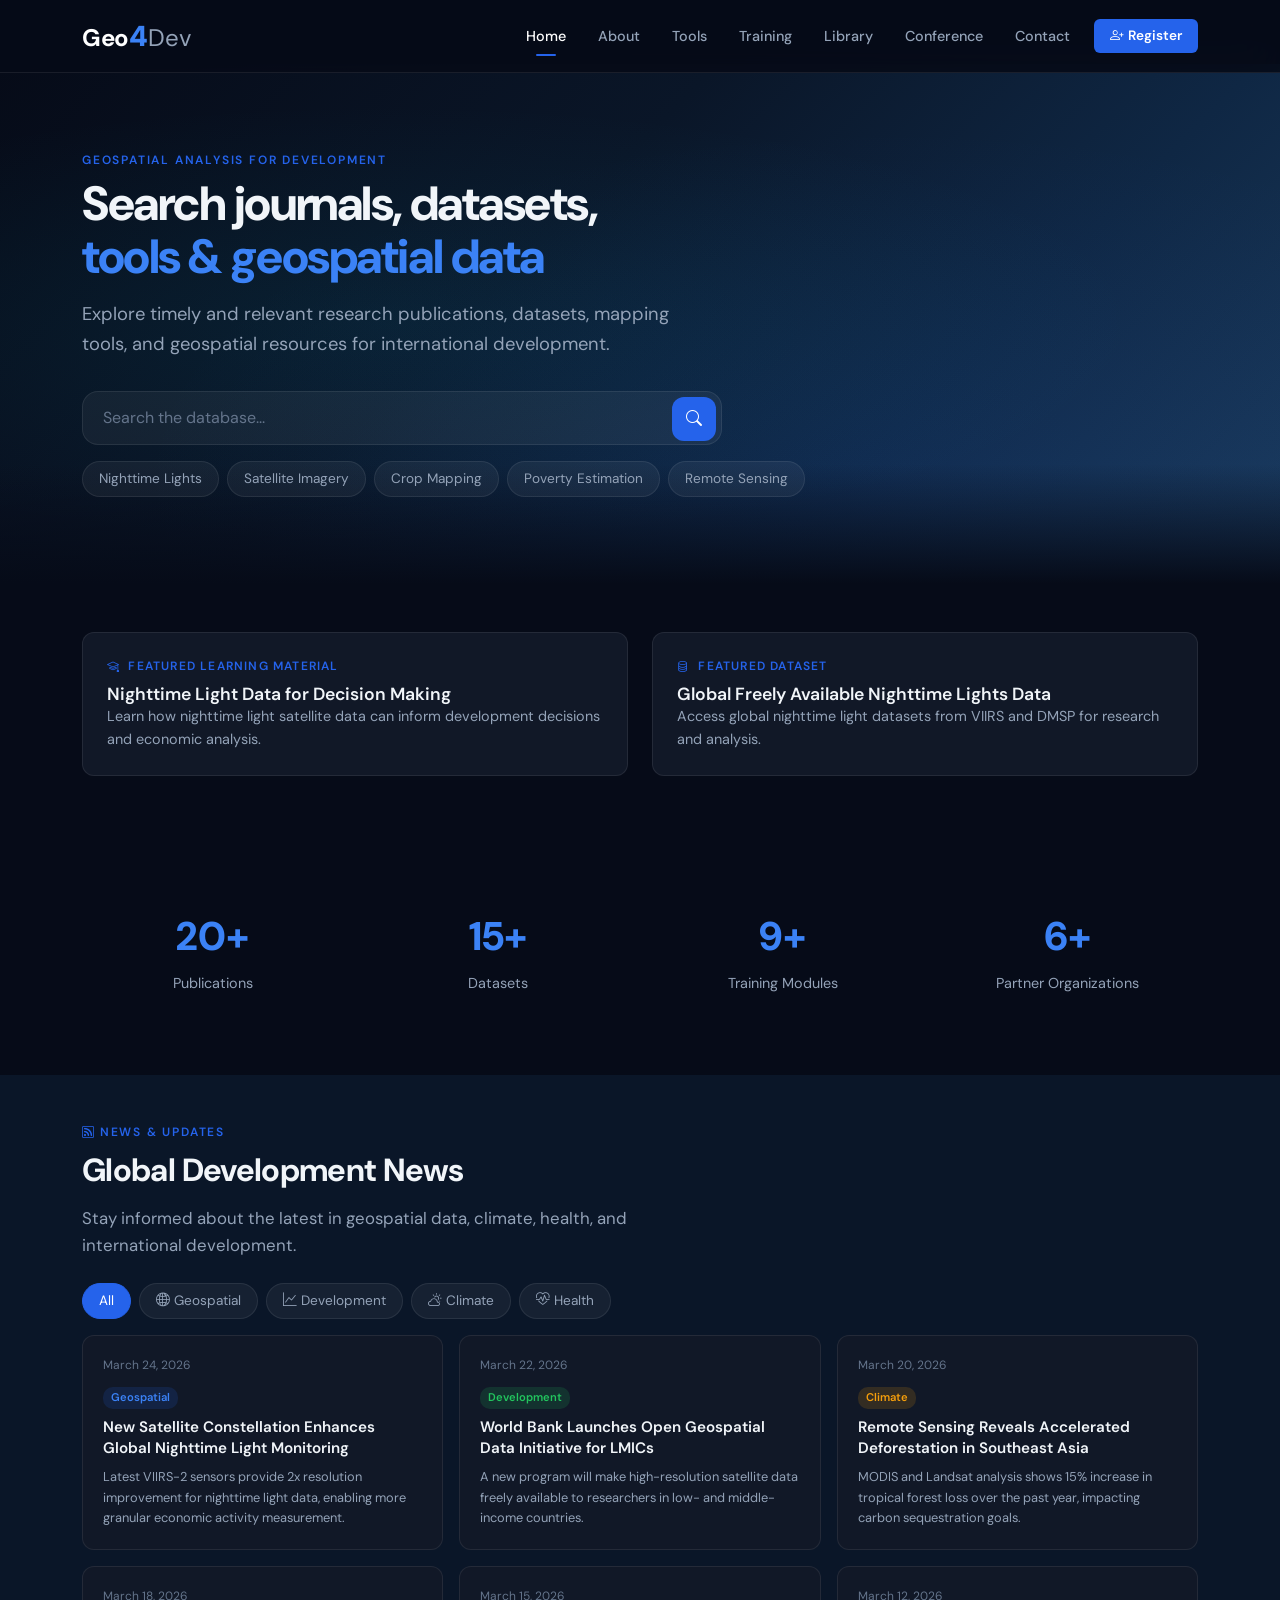
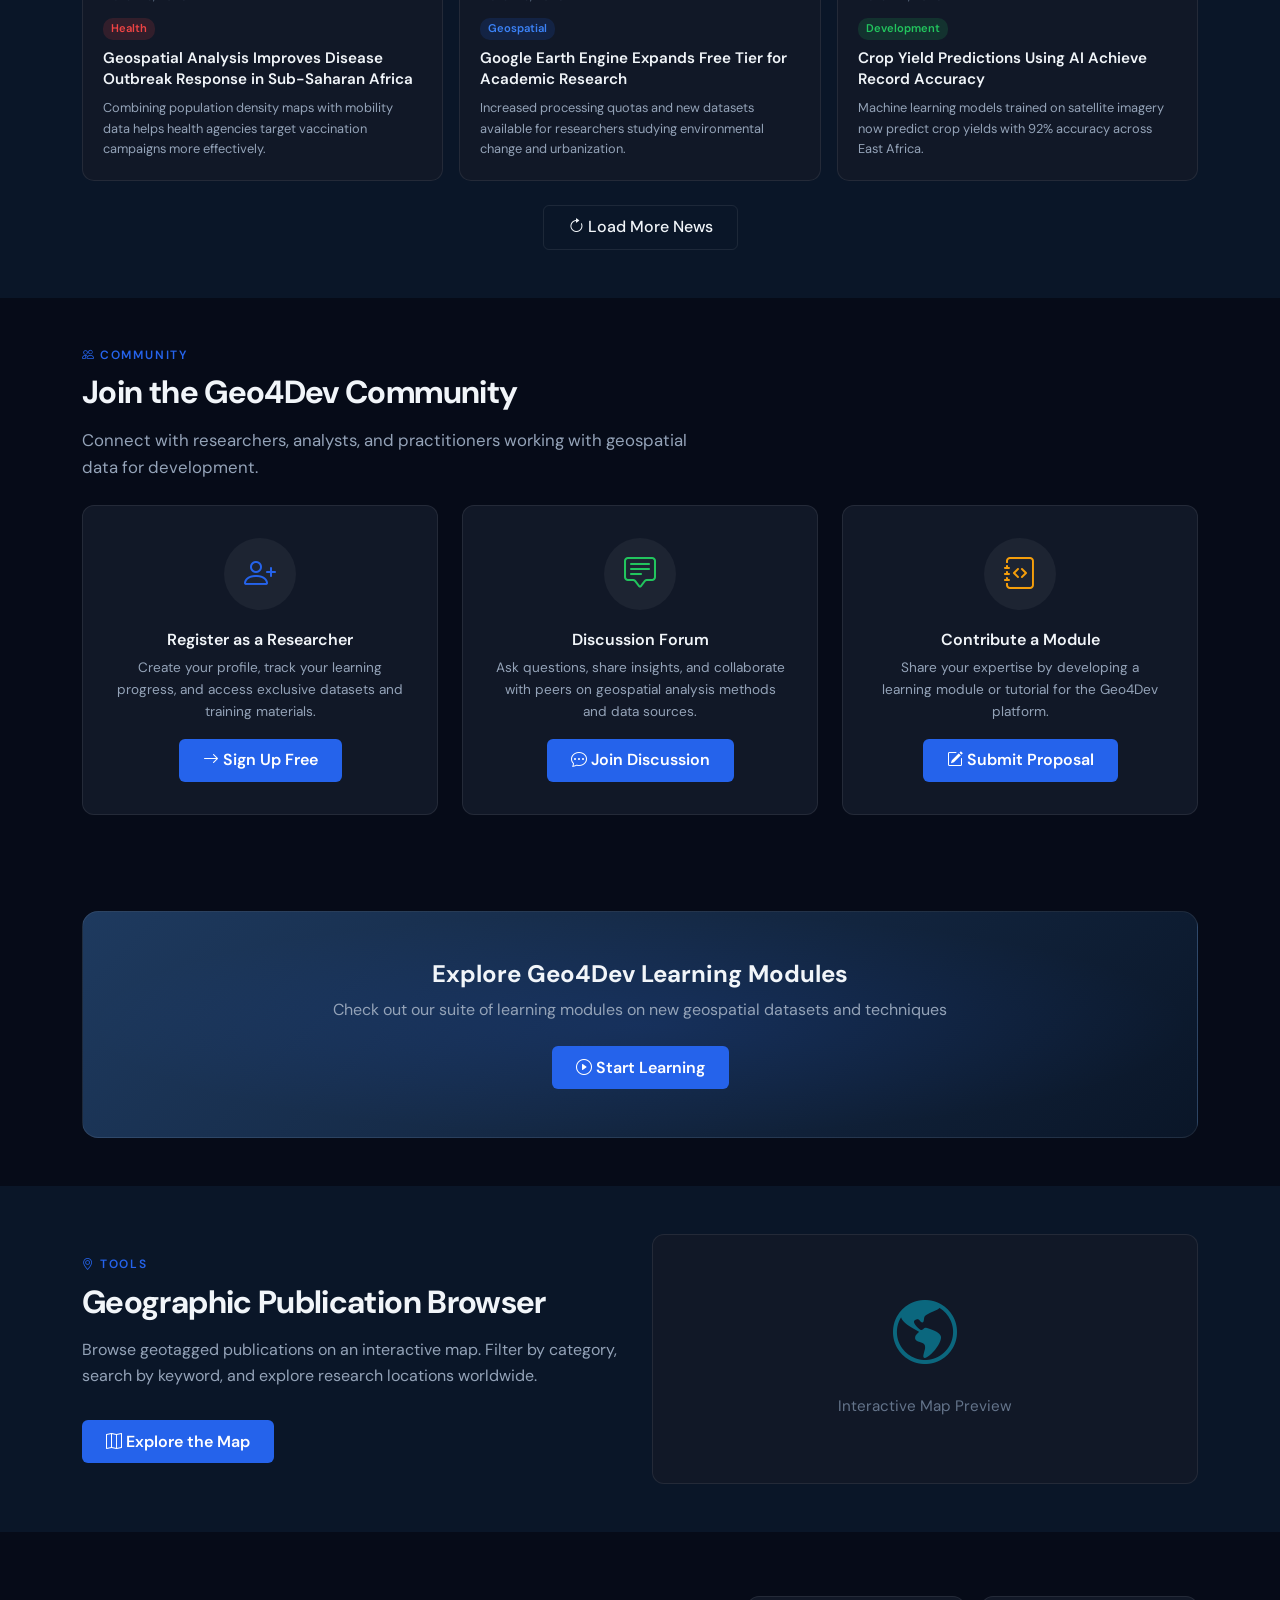
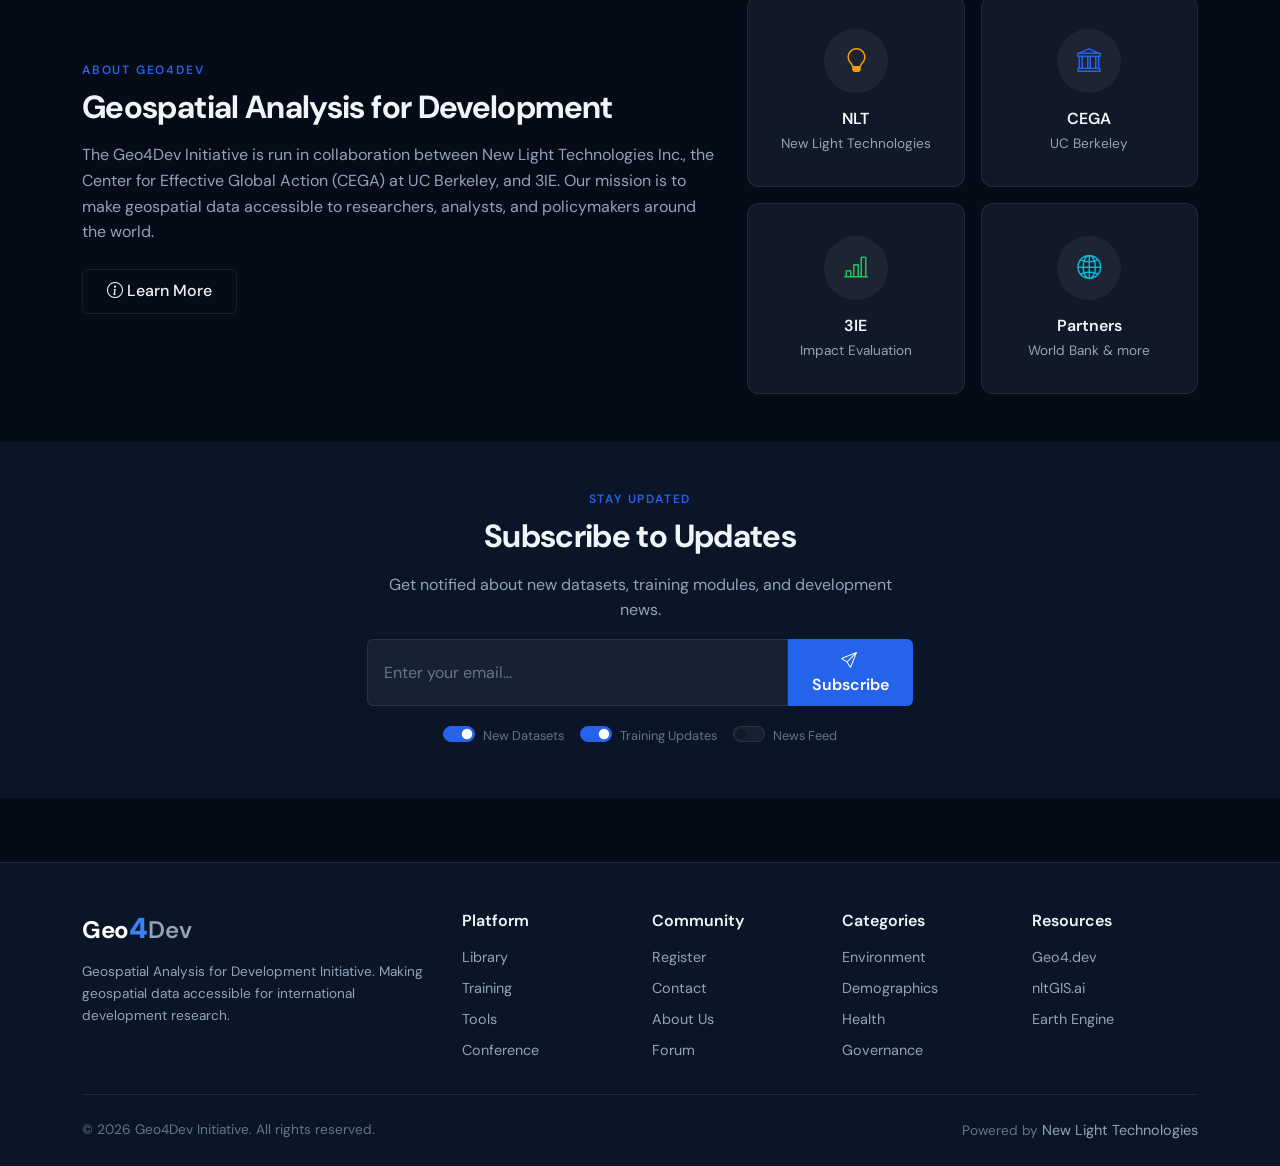
==== commit d5972408: "Update index.html" ====
--- a/index.html
+++ b/index.html
@@ -9,12 +9,14 @@
 <link rel="stylesheet" href="css/style.css">
 </head>
 <body>
-<nav class="navbar navbar-expand-lg fixed-top" id="mainNav">
+
+<!-- Navbar -->
+<nav class="navbar navbar-expand-lg">
 <div class="container">
 <a class="navbar-brand" href="index.html"><span class="brand-geo">Geo</span><span class="brand-4">4</span><span class="brand-dev">Dev</span></a>
 <button class="navbar-toggler" type="button" data-bs-toggle="collapse" data-bs-target="#navbarNav"><span class="navbar-toggler-icon"></span></button>
 <div class="collapse navbar-collapse" id="navbarNav">
-<ul class="navbar-nav ms-auto">
+<ul class="navbar-nav ms-auto align-items-center">
 <li class="nav-item"><a class="nav-link active" href="index.html">Home</a></li>
 <li class="nav-item"><a class="nav-link" href="about.html">About</a></li>
 <li class="nav-item"><a class="nav-link" href="tools.html">Tools</a></li>
@@ -22,256 +24,317 @@
 <li class="nav-item"><a class="nav-link" href="dataset.html">Library</a></li>
 <li class="nav-item"><a class="nav-link" href="conference.html">Conference</a></li>
 <li class="nav-item"><a class="nav-link" href="contact.html">Contact</a></li>
+<li class="nav-item ms-2"><button class="btn btn-register" onclick="document.getElementById('registerModal').style.display='flex'"><i class="bi bi-person-plus me-1"></i>Register</button></li>
 </ul>
 </div>
 </div>
 </nav>
 
+<!-- Hero -->
 <section class="hero-section">
 <div class="container">
 <div class="hero-content">
-<p class="section-label">Geospatial Analysis for Development</p>
-<h1>Search journals, datasets,<br><span class="highlight">tools & geospatial data</span></h1>
+<p class="section-label">GEOSPATIAL ANALYSIS FOR DEVELOPMENT</p>
+<h1>Search journals, datasets,<br><span class="highlight">tools &amp; geospatial data</span></h1>
 <p class="hero-subtitle">Explore timely and relevant research publications, datasets, mapping tools, and geospatial resources for international development.</p>
 <div class="search-bar">
-<input type="text" class="form-control" id="heroSearch" placeholder="Search the database..." autocomplete="off">
-<button class="btn-search" onclick="performSearch()" aria-label="Search"><i class="bi bi-search"></i></button>
+<input type="text" class="form-control" id="heroSearch" placeholder="Search the database...">
+<button class="btn-search" onclick="doSearch()"><i class="bi bi-search"></i></button>
 </div>
 <div class="search-tags">
-<a class="search-tag" onclick="quickSearch('nighttime lights')">Nighttime Lights</a>
-<a class="search-tag" onclick="quickSearch('satellite imagery')">Satellite Imagery</a>
-<a class="search-tag" onclick="quickSearch('crop mapping')">Crop Mapping</a>
-<a class="search-tag" onclick="quickSearch('poverty estimation')">Poverty Estimation</a>
-<a class="search-tag" onclick="quickSearch('remote sensing')">Remote Sensing</a>
-</div>
-</div>
-</div>
-</section>
-
+<a class="search-tag" onclick="quickSearch('Nighttime Lights')">Nighttime Lights</a>
+<a class="search-tag" onclick="quickSearch('Satellite Imagery')">Satellite Imagery</a>
+<a class="search-tag" onclick="quickSearch('Crop Mapping')">Crop Mapping</a>
+<a class="search-tag" onclick="quickSearch('Poverty Estimation')">Poverty Estimation</a>
+<a class="search-tag" onclick="quickSearch('Remote Sensing')">Remote Sensing</a>
+</div>
+</div>
+</div>
+</section>
+
+<!-- Featured -->
 <section class="py-5">
 <div class="container">
 <div class="row g-4">
-<div class="col-md-6">
-<div class="featured-card" onclick="window.location='training.html'">
-<div class="label"><i class="bi bi-mortarboard me-1"></i> Featured Learning Material</div>
+<div class="col-md-6"><div class="featured-card" onclick="window.location.href='training.html'">
+<div class="label"><i class="bi bi-mortarboard me-1"></i> FEATURED LEARNING MATERIAL</div>
 <h5>Nighttime Light Data for Decision Making</h5>
 <p>Learn how nighttime light satellite data can inform development decisions and economic analysis.</p>
-</div>
-</div>
-<div class="col-md-6">
-<div class="featured-card" onclick="window.location='dataset.html'">
-<div class="label"><i class="bi bi-database me-1"></i> Featured Dataset</div>
+</div></div>
+<div class="col-md-6"><div class="featured-card" onclick="window.location.href='dataset.html'">
+<div class="label"><i class="bi bi-database me-1"></i> FEATURED DATASET</div>
 <h5>Global Freely Available Nighttime Lights Data</h5>
 <p>Access global nighttime light datasets from VIIRS and DMSP for research and analysis.</p>
-</div>
-</div>
-</div>
-</div>
-</section>
-
-<section class="py-4">
-<div class="container">
+</div></div>
+</div>
+</div>
+</section>
+
+<!-- Stats -->
+<section class="stats-section">
+<div class="container">
+<div class="row">
+<div class="col-6 col-md-3"><div class="stat-item"><div class="stat-number" data-target="20">0</div><div class="stat-label">Publications</div></div></div>
+<div class="col-6 col-md-3"><div class="stat-item"><div class="stat-number" data-target="15">0</div><div class="stat-label">Datasets</div></div></div>
+<div class="col-6 col-md-3"><div class="stat-item"><div class="stat-number" data-target="9">0</div><div class="stat-label">Training Modules</div></div></div>
+<div class="col-6 col-md-3"><div class="stat-item"><div class="stat-number" data-target="6">0</div><div class="stat-label">Partner Organizations</div></div></div>
+</div>
+</div>
+</section>
+
+<!-- News Feed -->
+<section class="py-5" style="background:var(--bg-secondary)">
+<div class="container">
+<p class="section-label"><i class="bi bi-rss me-1"></i>NEWS &amp; UPDATES</p>
+<h2 class="section-title">Global Development News</h2>
+<p class="section-subtitle mb-4">Stay informed about the latest in geospatial data, climate, health, and international development.</p>
+<div class="row g-3 mb-3">
+<div class="col-12"><div class="d-flex flex-wrap gap-2" id="newsFilters">
+<button class="filter-btn active" onclick="filterNews('all',this)">All</button>
+<button class="filter-btn" onclick="filterNews('geo',this)"><i class="bi bi-globe2 me-1"></i>Geospatial</button>
+<button class="filter-btn" onclick="filterNews('dev',this)"><i class="bi bi-graph-up me-1"></i>Development</button>
+<button class="filter-btn" onclick="filterNews('climate',this)"><i class="bi bi-cloud-sun me-1"></i>Climate</button>
+<button class="filter-btn" onclick="filterNews('health',this)"><i class="bi bi-heart-pulse me-1"></i>Health</button>
+</div></div>
+</div>
+<div class="row g-3" id="newsFeed">
+<div class="col-md-4 news-item" data-cat="geo"><div class="news-card">
+<div class="news-date">March 24, 2026</div><span class="news-source geo">Geospatial</span>
+<h5>New Satellite Constellation Enhances Global Nighttime Light Monitoring</h5>
+<p>Latest VIIRS-2 sensors provide 2x resolution improvement for nighttime light data, enabling more granular economic activity measurement.</p>
+</div></div>
+<div class="col-md-4 news-item" data-cat="dev"><div class="news-card">
+<div class="news-date">March 22, 2026</div><span class="news-source dev">Development</span>
+<h5>World Bank Launches Open Geospatial Data Initiative for LMICs</h5>
+<p>A new program will make high-resolution satellite data freely available to researchers in low- and middle-income countries.</p>
+</div></div>
+<div class="col-md-4 news-item" data-cat="climate"><div class="news-card">
+<div class="news-date">March 20, 2026</div><span class="news-source climate">Climate</span>
+<h5>Remote Sensing Reveals Accelerated Deforestation in Southeast Asia</h5>
+<p>MODIS and Landsat analysis shows 15% increase in tropical forest loss over the past year, impacting carbon sequestration goals.</p>
+</div></div>
+<div class="col-md-4 news-item" data-cat="health"><div class="news-card">
+<div class="news-date">March 18, 2026</div><span class="news-source health">Health</span>
+<h5>Geospatial Analysis Improves Disease Outbreak Response in Sub-Saharan Africa</h5>
+<p>Combining population density maps with mobility data helps health agencies target vaccination campaigns more effectively.</p>
+</div></div>
+<div class="col-md-4 news-item" data-cat="geo"><div class="news-card">
+<div class="news-date">March 15, 2026</div><span class="news-source geo">Geospatial</span>
+<h5>Google Earth Engine Expands Free Tier for Academic Research</h5>
+<p>Increased processing quotas and new datasets available for researchers studying environmental change and urbanization.</p>
+</div></div>
+<div class="col-md-4 news-item" data-cat="dev"><div class="news-card">
+<div class="news-date">March 12, 2026</div><span class="news-source dev">Development</span>
+<h5>Crop Yield Predictions Using AI Achieve Record Accuracy</h5>
+<p>Machine learning models trained on satellite imagery now predict crop yields with 92% accuracy across East Africa.</p>
+</div></div>
+</div>
+<div class="text-center mt-4"><button class="btn btn-outline-custom" onclick="showToast('More news articles will be loaded from the RSS feed','info')"><i class="bi bi-arrow-clockwise me-1"></i>Load More News</button></div>
+</div>
+</section>
+
+<!-- Community -->
+<section class="py-5">
+<div class="container">
+<p class="section-label"><i class="bi bi-people me-1"></i>COMMUNITY</p>
+<h2 class="section-title">Join the Geo4Dev Community</h2>
+<p class="section-subtitle mb-4">Connect with researchers, analysts, and practitioners working with geospatial data for development.</p>
 <div class="row g-4">
-<div class="col-6 col-md-3"><div class="stat-item"><div class="stat-number" data-count="200">0</div><div class="stat-label">Publications</div></div></div>
-<div class="col-6 col-md-3"><div class="stat-item"><div class="stat-number" data-count="50">0</div><div class="stat-label">Datasets</div></div></div>
-<div class="col-6 col-md-3"><div class="stat-item"><div class="stat-number" data-count="9">0</div><div class="stat-label">Training Modules</div></div></div>
-<div class="col-6 col-md-3"><div class="stat-item"><div class="stat-number" data-count="3">0</div><div class="stat-label">Partner Organizations</div></div></div>
-</div>
-</div>
-</section>
-
+<div class="col-md-4"><div class="community-card">
+<div class="community-icon"><i class="bi bi-person-plus" style="color:var(--accent-blue)"></i></div>
+<h5>Register as a Researcher</h5>
+<p>Create your profile, track your learning progress, and access exclusive datasets and training materials.</p>
+<button class="btn btn-primary-custom" onclick="document.getElementById('registerModal').style.display='flex'"><i class="bi bi-arrow-right me-1"></i>Sign Up Free</button>
+</div></div>
+<div class="col-md-4"><div class="community-card">
+<div class="community-icon"><i class="bi bi-chat-square-text" style="color:var(--accent-green)"></i></div>
+<h5>Discussion Forum</h5>
+<p>Ask questions, share insights, and collaborate with peers on geospatial analysis methods and data sources.</p>
+<button class="btn btn-primary-custom" onclick="showToast('Discussion forum coming soon! Register to be notified.','info')"><i class="bi bi-chat-dots me-1"></i>Join Discussion</button>
+</div></div>
+<div class="col-md-4"><div class="community-card">
+<div class="community-icon"><i class="bi bi-journal-code" style="color:var(--accent-amber)"></i></div>
+<h5>Contribute a Module</h5>
+<p>Share your expertise by developing a learning module or tutorial for the Geo4Dev platform.</p>
+<button class="btn btn-primary-custom" onclick="window.location.href='contact.html'"><i class="bi bi-pencil-square me-1"></i>Submit Proposal</button>
+</div></div>
+</div>
+</div>
+</section>
+
+<!-- CTA -->
 <section class="py-5">
 <div class="container">
-<div class="cta-banner text-center text-white">
-<h4><i class="bi bi-lightbulb me-2"></i>Check out the Geo4Dev learning modules</h4>
-<p class="mb-3">Explore new geospatial datasets and techniques for development research</p>
-<a href="training.html" class="text-white">Latest module: Satellite Crop Type Mapping <i class="bi bi-arrow-right"></i></a>
-</div>
-</div>
-</section>
-
+<div class="cta-banner">
+<h3>Explore Geo4Dev Learning Modules</h3>
+<p>Check out our suite of learning modules on new geospatial datasets and techniques</p>
+<a href="training.html" class="btn btn-primary-custom"><i class="bi bi-play-circle me-1"></i>Start Learning</a>
+</div>
+</div>
+</section>
+
+<!-- Tools Preview -->
+<section class="py-5" style="background:var(--bg-secondary)">
+<div class="container">
+<div class="row align-items-center">
+<div class="col-lg-6">
+<p class="section-label"><i class="bi bi-geo-alt me-1"></i>TOOLS</p>
+<h2 class="section-title">Geographic Publication Browser</h2>
+<p style="color:var(--text-secondary)">Browse geotagged publications on an interactive map. Filter by category, search by keyword, and explore research locations worldwide.</p>
+<a href="tools.html" class="btn btn-primary-custom mt-3"><i class="bi bi-map me-1"></i>Explore the Map</a>
+</div>
+<div class="col-lg-6"><div class="glass-card mt-4 mt-lg-0" style="min-height:250px;display:flex;align-items:center;justify-content:center">
+<div class="text-center"><i class="bi bi-globe-americas" style="font-size:4rem;color:var(--accent-cyan);opacity:0.5"></i><p class="mt-2" style="color:var(--text-muted)">Interactive Map Preview</p></div>
+</div></div>
+</div>
+</div>
+</section>
+
+<!-- About -->
 <section class="py-5">
 <div class="container">
-<p class="section-label">Platform</p>
-<h2 class="section-title">Explore our tools</h2>
-<p class="section-subtitle mb-4">Everything you need for geospatial development research, from interactive maps to comprehensive datasets.</p>
-<div class="row g-4 mt-2">
-<div class="col-md-4">
-<div class="glass-card h-100" onclick="window.location='tools.html'" style="cursor:pointer">
-<div class="card-icon"><i class="bi bi-globe-americas"></i></div>
-<h5>Interactive Map</h5>
-<p>Explore publications geographically with our clustered marker map powered by Leaflet and OpenStreetMap.</p>
-</div>
-</div>
-<div class="col-md-4">
-<div class="glass-card h-100" onclick="window.location='dataset.html'" style="cursor:pointer">
-<div class="card-icon"><i class="bi bi-journal-text"></i></div>
-<h5>Publication Library</h5>
-<p>Browse and filter research publications by category, search terms, and relevance to your work.</p>
-</div>
-</div>
-<div class="col-md-4">
-<div class="glass-card h-100" onclick="window.location='training.html'" style="cursor:pointer">
-<div class="card-icon"><i class="bi bi-mortarboard"></i></div>
-<h5>Training Modules</h5>
-<p>Learn geospatial analysis techniques through guided modules covering satellite imagery, crop mapping, and more.</p>
-</div>
-</div>
-</div>
-</div>
-</section>
-
-<section class="py-5" id="about">
-<div class="container">
-<p class="section-label">About</p>
-<h2 class="section-title">About Geo4Dev</h2>
-<p class="section-subtitle mb-4">The Geospatial Analysis for Development (Geo4Dev) Initiative is run in collaboration between New Light Technologies Inc., the Center for Global Action (CEGA) out of UC Berkeley, and 3IE.</p>
-<div class="row mt-4">
-<div class="col-md-6">
-<a href="about.html" class="btn btn-primary-custom me-2"><i class="bi bi-info-circle me-1"></i> Learn more</a>
-<a href="contact.html" class="btn btn-outline-custom"><i class="bi bi-envelope me-1"></i> Support our work</a>
-</div>
-</div>
-</div>
-</section>
-
-<section class="py-5">
-<div class="container">
-<p class="section-label">Partners</p>
-<h2 class="section-title mb-4">Trusted by leading organizations</h2>
+<div class="row align-items-center">
+<div class="col-lg-7">
+<p class="section-label">ABOUT GEO4DEV</p>
+<h2 class="section-title">Geospatial Analysis for Development</h2>
+<p style="color:var(--text-secondary)">The Geo4Dev Initiative is run in collaboration between New Light Technologies Inc., the Center for Effective Global Action (CEGA) at UC Berkeley, and 3IE. Our mission is to make geospatial data accessible to researchers, analysts, and policymakers around the world.</p>
+<a href="about.html" class="btn btn-outline-custom mt-2"><i class="bi bi-info-circle me-1"></i>Learn More</a>
+</div>
+<div class="col-lg-5">
+<div class="row g-3 mt-3 mt-lg-0">
+<div class="col-6"><div class="partner-card"><div class="partner-icon"><i class="bi bi-lightbulb" style="color:var(--accent-amber)"></i></div><h5>NLT</h5><p>New Light Technologies</p></div></div>
+<div class="col-6"><div class="partner-card"><div class="partner-icon"><i class="bi bi-bank" style="color:var(--accent-blue)"></i></div><h5>CEGA</h5><p>UC Berkeley</p></div></div>
+<div class="col-6"><div class="partner-card"><div class="partner-icon"><i class="bi bi-bar-chart-line" style="color:var(--accent-green)"></i></div><h5>3IE</h5><p>Impact Evaluation</p></div></div>
+<div class="col-6"><div class="partner-card"><div class="partner-icon"><i class="bi bi-globe2" style="color:var(--accent-cyan)"></i></div><h5>Partners</h5><p>World Bank &amp; more</p></div></div>
+</div>
+</div>
+</div>
+</div>
+</section>
+
+<!-- Newsletter -->
+<section class="newsletter-section" style="background:var(--bg-secondary)">
+<div class="container">
+<div class="row justify-content-center">
+<div class="col-lg-6 text-center">
+<p class="section-label">STAY UPDATED</p>
+<h3 class="section-title">Subscribe to Updates</h3>
+<p style="color:var(--text-secondary)" class="mb-3">Get notified about new datasets, training modules, and development news.</p>
+<div class="d-flex gap-0">
+<input type="email" class="form-control" id="newsletterEmail" placeholder="Enter your email...">
+<button class="btn btn-primary-custom" onclick="subscribeNewsletter()"><i class="bi bi-send me-1"></i>Subscribe</button>
+</div>
+<div class="mt-3">
+<div class="d-flex justify-content-center gap-3 flex-wrap">
+<div class="form-check form-switch"><input class="form-check-input" type="checkbox" id="alertNewDatasets" checked><label class="form-check-label" for="alertNewDatasets" style="color:var(--text-muted);font-size:0.8rem">New Datasets</label></div>
+<div class="form-check form-switch"><input class="form-check-input" type="checkbox" id="alertTraining" checked><label class="form-check-label" for="alertTraining" style="color:var(--text-muted);font-size:0.8rem">Training Updates</label></div>
+<div class="form-check form-switch"><input class="form-check-input" type="checkbox" id="alertNews"><label class="form-check-label" for="alertNews" style="color:var(--text-muted);font-size:0.8rem">News Feed</label></div>
+</div>
+</div>
+</div>
+</div>
+</div>
+</section>
+
+<!-- Footer -->
+<footer class="site-footer">
+<div class="container">
 <div class="row g-4">
-<div class="col-md-4">
-<div class="partner-card">
-<h4>CEGA</h4>
-<p>Center for Effective Global Action</p>
-<a href="about.html#cega" class="btn-ghost">Learn more <i class="bi bi-arrow-right"></i></a>
-</div>
-</div>
-<div class="col-md-4">
-<div class="partner-card">
-<h4>NLT</h4>
-<p>New Light Technologies</p>
-<a href="about.html#nlt" class="btn-ghost">Learn more <i class="bi bi-arrow-right"></i></a>
-</div>
-</div>
-<div class="col-md-4">
-<div class="partner-card">
-<h4>3ie</h4>
-<p>International Initiative for Impact Evaluation</p>
-<a href="about.html#3ie" class="btn-ghost">Learn more <i class="bi bi-arrow-right"></i></a>
-</div>
-</div>
-</div>
-</div>
-</section>
-
-<footer>
-<div class="container">
-<div class="row g-4">
-<div class="col-md-4">
-<div class="mb-3"><span class="brand-geo">Geo</span><span class="brand-4">4</span><span class="brand-dev">Dev</span></div>
-<p class="footer-brand">Geospatial Analysis for Development Initiative.<br>A collaboration between NLT, CEGA, and 3IE.</p>
-<div class="mt-3">
-<a href="https://github.com/geo4-dev" class="social-icon me-2" aria-label="GitHub"><i class="bi bi-github"></i></a>
-</div>
-</div>
-<div class="col-md-2">
-<h6>Platform</h6>
-<a href="tools.html">Map Tools</a>
-<a href="dataset.html">Library</a>
-<a href="training.html">Training</a>
-</div>
-<div class="col-md-2">
-<h6>Resources</h6>
-<a href="conference.html">Conference</a>
-<a href="about.html">About</a>
-<a href="contact.html">Contact</a>
-</div>
-<div class="col-md-4">
-<h6>Newsletter</h6>
-<p style="color:var(--text-secondary);font-size:0.9rem">Stay updated with the latest geospatial research and datasets.</p>
-<div class="d-flex gap-2">
-<input type="email" class="form-control" placeholder="your@email.com" id="newsletterEmail" style="background:var(--bg-glass);border:1px solid var(--border-subtle);color:#fff;border-radius:var(--radius-sm);padding:10px 16px;font-size:0.9rem">
-<button class="btn btn-primary-custom" onclick="subscribeNewsletter()" style="white-space:nowrap">Subscribe</button>
-</div>
-</div>
-</div>
-<hr class="divider">
-<div class="d-flex justify-content-between align-items-center flex-wrap gap-2">
-<p class="footer-brand mb-0">Powered by <a href="https://nltgis.ai" style="color:var(--accent-blue)">nltGIS.ai</a></p>
-<p class="footer-brand mb-0">&copy; 2024 Geo4Dev. All rights reserved.</p>
+<div class="col-lg-4">
+<h6><span class="brand-geo">Geo</span><span class="brand-4">4</span><span class="brand-dev">Dev</span></h6>
+<p style="color:var(--text-secondary);font-size:0.85rem">Geospatial Analysis for Development Initiative. Making geospatial data accessible for international development research.</p>
+</div>
+<div class="col-lg-2"><h6>Platform</h6>
+<div class="d-flex flex-column gap-2"><a href="dataset.html">Library</a><a href="training.html">Training</a><a href="tools.html">Tools</a><a href="conference.html">Conference</a></div>
+</div>
+<div class="col-lg-2"><h6>Community</h6>
+<div class="d-flex flex-column gap-2"><a href="#" onclick="document.getElementById('registerModal').style.display='flex';return false">Register</a><a href="contact.html">Contact</a><a href="about.html">About Us</a><a href="#" onclick="showToast('Forum coming soon!','info');return false">Forum</a></div>
+</div>
+<div class="col-lg-2"><h6>Categories</h6>
+<div class="d-flex flex-column gap-2"><a href="dataset.html?cat=environment">Environment</a><a href="dataset.html?cat=demographics">Demographics</a><a href="dataset.html?cat=health">Health</a><a href="dataset.html?cat=governance">Governance</a></div>
+</div>
+<div class="col-lg-2"><h6>Resources</h6>
+<div class="d-flex flex-column gap-2"><a href="https://www.geo4.dev" target="_blank">Geo4.dev</a><a href="https://nltgis.ai" target="_blank">nltGIS.ai</a><a href="https://earthengine.google.com" target="_blank">Earth Engine</a></div>
+</div>
+</div>
+<div class="footer-bottom d-flex justify-content-between flex-wrap">
+<span>&copy; 2026 Geo4Dev Initiative. All rights reserved.</span>
+<span>Powered by <a href="https://nltgis.ai" target="_blank">New Light Technologies</a></span>
 </div>
 </div>
 </footer>
 
-<button class="back-to-top" id="backToTop" onclick="window.scrollTo({top:0,behavior:'smooth'})" aria-label="Back to top"><i class="bi bi-arrow-up"></i></button>
-
-<div class="toast-container" id="toastContainer"></div>
+<!-- Registration Modal -->
+<div id="registerModal" style="display:none;position:fixed;inset:0;background:rgba(0,0,0,0.7);z-index:2000;align-items:center;justify-content:center;backdrop-filter:blur(4px)">
+<div style="background:var(--bg-card);border:1px solid var(--border-subtle);border-radius:var(--radius-lg);max-width:500px;width:90%;max-height:90vh;overflow-y:auto;padding:2rem">
+<div class="d-flex justify-content-between align-items-center mb-3">
+<h4 style="margin:0;font-weight:700">Join Geo4Dev</h4>
+<button onclick="document.getElementById('registerModal').style.display='none'" style="background:none;border:none;color:var(--text-secondary);font-size:1.5rem;cursor:pointer">&times;</button>
+</div>
+<p style="color:var(--text-secondary);font-size:0.9rem;margin-bottom:1.5rem">Create your account to access training modules, track progress, and join the community.</p>
+<form class="registration-form" id="registerForm" onsubmit="handleRegister(event)">
+<div class="mb-3"><label>Full Name *</label><input type="text" class="form-control" required placeholder="Enter your full name"></div>
+<div class="mb-3"><label>Email Address *</label><input type="email" class="form-control" required placeholder="your@email.com"></div>
+<div class="mb-3"><label>Organization</label><input type="text" class="form-control" placeholder="University or Organization"></div>
+<div class="mb-3"><label>Role</label><select class="form-select"><option value="">Select your role</option><option>Researcher</option><option>Analyst</option><option>Policy Maker</option><option>Student</option><option>Developer</option><option>Other</option></select></div>
+<div class="mb-3"><label>Areas of Interest</label>
+<div class="d-flex flex-wrap gap-2 mt-1">
+<label class="filter-btn" style="cursor:pointer"><input type="checkbox" class="d-none" value="nighttime-lights"> Nighttime Lights</label>
+<label class="filter-btn" style="cursor:pointer"><input type="checkbox" class="d-none" value="remote-sensing"> Remote Sensing</label>
+<label class="filter-btn" style="cursor:pointer"><input type="checkbox" class="d-none" value="crop-mapping"> Crop Mapping</label>
+<label class="filter-btn" style="cursor:pointer"><input type="checkbox" class="d-none" value="socioeconomics"> Socioeconomics</label>
+<label class="filter-btn" style="cursor:pointer"><input type="checkbox" class="d-none" value="environment"> Environment</label>
+<label class="filter-btn" style="cursor:pointer"><input type="checkbox" class="d-none" value="health"> Health</label>
+</div>
+</div>
+<div class="mb-3">
+<p style="color:var(--text-secondary);font-size:0.8rem;margin-bottom:0.5rem">Notification Preferences:</p>
+<div class="alert-pref"><label>New training modules</label><div class="form-check form-switch mb-0"><input class="form-check-input" type="checkbox" checked></div></div>
+<div class="alert-pref"><label>New datasets added</label><div class="form-check form-switch mb-0"><input class="form-check-input" type="checkbox" checked></div></div>
+<div class="alert-pref"><label>Conference updates</label><div class="form-check form-switch mb-0"><input class="form-check-input" type="checkbox"></div></div>
+<div class="alert-pref"><label>Community discussions</label><div class="form-check form-switch mb-0"><input class="form-check-input" type="checkbox"></div></div>
+</div>
+<button type="submit" class="btn btn-primary-custom w-100" id="registerBtn"><i class="bi bi-person-check me-1"></i>Create Account</button>
+<p class="text-center mt-2" style="color:var(--text-muted);font-size:0.75rem">By registering you agree to receive Geo4Dev communications.</p>
+</form>
+</div>
+</div>
+
+<!-- Toast Container -->
+<div id="toastContainer"></div>
+
+<!-- Back to top -->
+<button class="back-to-top" id="backToTop" onclick="window.scrollTo({top:0,behavior:'smooth'})"><i class="bi bi-chevron-up"></i></button>
 
 <script src="https://cdn.jsdelivr.net/npm/bootstrap@5.3.0/dist/js/bootstrap.bundle.min.js"></script>
 <script>
-// Navbar scroll effect
-window.addEventListener('scroll', function() {
-  const nav = document.getElementById('mainNav');
-  const backToTop = document.getElementById('backToTop');
-  if (window.scrollY > 50) { nav.classList.add('scrolled'); } else { nav.classList.remove('scrolled'); }
-  if (window.scrollY > 300) { backToTop.classList.add('visible'); } else { backToTop.classList.remove('visible'); }
-});
-
-// Animated counters
-function animateCounters() {
-  document.querySelectorAll('[data-count]').forEach(el => {
-    const target = parseInt(el.dataset.count);
-    let current = 0;
-    const increment = target / 40;
-    const timer = setInterval(() => {
-      current += increment;
-      if (current >= target) { current = target; clearInterval(timer); }
-      el.textContent = Math.floor(current) + (target >= 50 ? '+' : '');
-    }, 40);
-  });
-}
-
-// Intersection Observer for counters
-const observer = new IntersectionObserver((entries) => {
-  entries.forEach(entry => {
-    if (entry.isIntersecting) { animateCounters(); observer.disconnect(); }
-  });
-}, { threshold: 0.5 });
-document.querySelectorAll('.stat-item').forEach(el => observer.observe(el));
-
-// Search functionality
-function performSearch() {
-  const q = document.getElementById('heroSearch').value.trim();
-  if (q) { window.location = 'dataset.html?q=' + encodeURIComponent(q); }
-  else { showToast('Please enter a search term', 'info'); }
-}
-function quickSearch(term) {
-  window.location = 'dataset.html?q=' + encodeURIComponent(term);
-}
-document.getElementById('heroSearch').addEventListener('keypress', function(e) {
-  if (e.key === 'Enter') performSearch();
-});
+// Search
+function doSearch(){var q=document.getElementById('heroSearch').value.trim();if(q)window.location.href='dataset.html?q='+encodeURIComponent(q);else showToast('Please enter a search term','warning')}
+function quickSearch(t){window.location.href='dataset.html?q='+encodeURIComponent(t)}
+document.getElementById('heroSearch').addEventListener('keydown',function(e){if(e.key==='Enter')doSearch()});
+
+// Stats counter
+var counted=false;
+var obs=new IntersectionObserver(function(entries){entries.forEach(function(e){if(e.isIntersecting&&!counted){counted=true;document.querySelectorAll('.stat-number').forEach(function(el){var target=parseInt(el.dataset.target);var count=0;var step=Math.ceil(target/40);var timer=setInterval(function(){count+=step;if(count>=target){count=target;clearInterval(timer)}el.textContent=count+'+'},30)})}})},{threshold:0.3});
+var statsEl=document.querySelector('.stats-section');if(statsEl)obs.observe(statsEl);
+
+// News filter
+function filterNews(cat,btn){document.querySelectorAll('#newsFilters .filter-btn').forEach(function(b){b.classList.remove('active')});btn.classList.add('active');document.querySelectorAll('.news-item').forEach(function(item){if(cat==='all'||item.dataset.cat===cat){item.style.display=''}else{item.style.display='none'}})}
 
 // Newsletter
-function subscribeNewsletter() {
-  const email = document.getElementById('newsletterEmail').value.trim();
-  if (!email || !email.includes('@')) { showToast('Please enter a valid email address', 'error'); return; }
-  showToast('Thanks for subscribing! You will receive updates.', 'success');
-  document.getElementById('newsletterEmail').value = '';
-}
-
-// Toast notifications
-function showToast(message, type) {
-  const container = document.getElementById('toastContainer');
-  const toast = document.createElement('div');
-  toast.className = 'custom-toast ' + type;
-  const icons = { success: 'bi-check-circle-fill', error: 'bi-exclamation-circle-fill', info: 'bi-info-circle-fill' };
-  const colors = { success: 'var(--accent-green)', error: 'var(--accent-red)', info: 'var(--accent-blue)' };
-  toast.innerHTML = '<i class="bi ' + icons[type] + '" style="color:' + colors[type] + ';font-size:1.2rem"></i><span>' + message + '</span>';
-  container.appendChild(toast);
-  setTimeout(() => { toast.style.animation = 'fadeOut 0.3s ease forwards'; setTimeout(() => toast.remove(), 300); }, 3000);
-}
+function subscribeNewsletter(){var email=document.getElementById('newsletterEmail').value.trim();if(!email||!email.includes('@')){showToast('Please enter a valid email address','warning');return}var prefs=[];if(document.getElementById('alertNewDatasets').checked)prefs.push('datasets');if(document.getElementById('alertTraining').checked)prefs.push('training');if(document.getElementById('alertNews').checked)prefs.push('news');showToast('Successfully subscribed! You will receive alerts for: '+prefs.join(', '),'success');document.getElementById('newsletterEmail').value=''}
+
+// Register
+function handleRegister(e){e.preventDefault();var btn=document.getElementById('registerBtn');btn.innerHTML='<span class="spinner"></span> Creating account...';btn.disabled=true;setTimeout(function(){document.getElementById('registerModal').style.display='none';btn.innerHTML='<i class="bi bi-person-check me-1"></i>Create Account';btn.disabled=false;document.getElementById('registerForm').reset();showToast('Welcome to Geo4Dev! Your account has been created successfully.','success')},2000)}
+
+// Interest toggles in register form
+document.querySelectorAll('.registration-form .filter-btn').forEach(function(btn){btn.addEventListener('click',function(){this.classList.toggle('active')})});
+
+// Toast
+function showToast(msg,type){var t=document.createElement('div');t.className='custom-toast '+type;t.textContent=msg;document.getElementById('toastContainer').appendChild(t);setTimeout(function(){t.classList.add('show')},10);setTimeout(function(){t.classList.remove('show');setTimeout(function(){t.remove()},400)},4000)}
+
+// Navbar scroll
+window.addEventListener('scroll',function(){var nav=document.querySelector('.navbar');var btt=document.getElementById('backToTop');if(window.scrollY>100)nav.classList.add('scrolled');else nav.classList.remove('scrolled');if(window.scrollY>300)btt.classList.add('show');else btt.classList.remove('show')});
 </script>
 </body>
 </html>
--- a/css/style.css
+++ b/css/style.css
@@ -1,196 +1,285 @@
-/* ===== Global ===== */
-:root {
-    --primary-dark: #1a2a3a;
-    --primary-blue: #2c5f7c;
-    --accent-blue: #3498db;
-    --cta-blue: #2196F3;
-    --hero-overlay: rgba(20, 50, 70, 0.7);
-}
-
-body {
-    font-family: 'Segoe UI', Tahoma, Geneva, Verdana, sans-serif;
-    color: #333;
-    padding-top: 56px;
-}
-
-/* ===== Navbar ===== */
-.navbar {
-    background-color: var(--primary-dark);
-    box-shadow: 0 2px 10px rgba(0,0,0,0.3);
-}
-
-.brand-geo { color: #fff; font-size: 1.6rem; font-weight: 700; }
-.brand-4   { color: var(--accent-blue); font-size: 2rem; font-weight: 900; }
-.brand-dev { color: #fff; font-size: 1.6rem; font-weight: 300; }
-
-.navbar .nav-link { color: rgba(255,255,255,0.85); }
-.navbar .nav-link:hover,
-.navbar .nav-link.active { color: #fff; }
-
-/* ===== Hero ===== */
-.hero-section {
-    position: relative;
-    min-height: 480px;
-    display: flex;
-    align-items: center;
-    background: linear-gradient(135deg, #1a3a2a 0%, #1a2a3a 40%, #2c5f7c 100%);
-    background-size: cover;
-}
-
-.hero-overlay {
-    position: absolute;
-    inset: 0;
-    background: var(--hero-overlay);
-}
-
-.hero-content {
-    position: relative;
-    z-index: 2;
-    padding: 60px 0;
-}
-
-.hero-section h1 {
-    text-shadow: 0 2px 8px rgba(0,0,0,0.4);
-}
-
-.search-bar .form-control {
-    border-radius: 0;
-    height: 48px;
-}
-
-.search-bar .btn {
-    height: 48px;
-}
-
-/* ===== CTA Banner ===== */
-.cta-banner {
-    background: linear-gradient(135deg, var(--cta-blue), #1e88e5);
-}
-
-.cta-banner h4 { font-weight: 600; }
-
-/* ===== Featured ===== */
-.featured-section a {
-    color: var(--primary-blue);
-    text-decoration: none;
-    font-weight: 600;
-}
-
-.featured-section a:hover {
-    text-decoration: underline;
-}
-
-/* ===== Partners ===== */
-#partners h4 {
-    color: var(--primary-blue);
-    font-weight: 700;
-}
-
-/* ===== About Page ===== */
-.page-header {
-    position: relative;
-    min-height: 280px;
-    display: flex;
-    align-items: center;
-    background: linear-gradient(135deg, #0d2137 0%, #1a3a5a 100%);
-    color: #fff;
-}
-
-.page-header h1 {
-    text-shadow: 0 2px 6px rgba(0,0,0,0.3);
-}
-
-.partner-card {
-    border: none;
-    border-radius: 12px;
-    transition: transform 0.2s;
-}
-
-.partner-card:hover {
-    transform: translateY(-4px);
-    box-shadow: 0 8px 24px rgba(0,0,0,0.12);
-}
-
-/* ===== Training Page ===== */
-.module-card {
-    border-left: 4px solid var(--accent-blue);
-    transition: box-shadow 0.2s;
-}
-
-.module-card:hover {
-    box-shadow: 0 4px 16px rgba(0,0,0,0.1);
-}
-
-.module-card .btn {
-    min-width: 130px;
-}
-
-/* ===== Conference Page ===== */
-.session-block {
-    border-left: 4px solid var(--cta-blue);
-    padding-left: 1rem;
-    margin-bottom: 1.5rem;
-}
-
-.presenter-card {
-    text-align: center;
-}
-
-.presenter-card .bi {
-    font-size: 3rem;
-    color: var(--primary-blue);
-}
-
-/* ===== Tools Page (Map) ===== */
-#mapid {
-    height: 600px;
-    width: 100%;
-    border-radius: 8px;
-    box-shadow: 0 4px 12px rgba(0,0,0,0.15);
-}
-
-/* ===== Dataset Page ===== */
-.filter-sidebar .form-check {
-    margin-bottom: 0.3rem;
-}
-
-.dataset-card {
-    border: 1px solid #e0e0e0;
-    border-radius: 8px;
-    transition: box-shadow 0.2s;
-}
-
-.dataset-card:hover {
-    box-shadow: 0 4px 16px rgba(0,0,0,0.1);
-}
-
-.dataset-card .badge {
-    font-size: 0.75rem;
-}
-
-/* ===== Contact Page ===== */
-.contact-form .form-control,
-.contact-form .form-select {
-    border-radius: 6px;
-}
-
-/* ===== Footer ===== */
-footer a:hover {
-    text-decoration: underline !important;
-}
-
-/* ===== Responsive ===== */
-@media (max-width: 768px) {
-    .hero-section { min-height: 380px; }
-    .hero-section h1 { font-size: 1.8rem; }
-    #mapid { height: 400px; }
-}
-
-/* ===== Error page ===== */
-.error-section {
-    min-height: 300px;
-    background: linear-gradient(135deg, #0d3b4a 0%, #1a4a5a 100%);
-    display: flex;
-    align-items: center;
-    color: #fff;
-}
+/* Geo4Dev Design System - Dark theme inspired by nltGIS.ai */
+@import url('https://fonts.googleapis.com/css2?family=DM+Sans:ital,opsz,wght@0,9..40,100..1000;1,9..40,100..1000&display=swap');
+
+:root{--bg-primary:#060b18;--bg-secondary:#0a1628;--bg-card:#111827;--bg-card-hover:#1a2332;--bg-glass:rgba(255,255,255,0.05);--bg-glass-hover:rgba(255,255,255,0.08);--border-subtle:rgba(255,255,255,0.08);--border-hover:rgba(255,255,255,0.15);--text-primary:#f1f5f9;--text-secondary:#94a3b8;--text-muted:#64748b;--accent-blue:#2563eb;--accent-blue-light:#3b82f6;--accent-cyan:#06b6d4;--accent-green:#22c55e;--accent-amber:#f59e0b;--accent-red:#ef4444;--accent-purple:#a855f7;--radius-sm:6px;--radius-md:12px;--radius-lg:16px;--radius-xl:24px;--transition-fast:0.15s ease;--transition-normal:0.3s ease;--card-shadow:0 4px 24px rgba(0,0,0,0.3);--glow-blue:0 0 20px rgba(37,99,235,0.3);--hero-gradient:linear-gradient(135deg,#060b18 0%,#0a1628 40%,#0f2744 70%,#1a3a5c 100%)}
+*{box-sizing:border-box}html{scroll-behavior:smooth}
+body{font-family:'DM Sans',-apple-system,BlinkMacSystemFont,'Segoe UI',sans-serif;background:var(--bg-primary);color:var(--text-primary);padding-top:64px;margin:0;line-height:1.6;-webkit-scrollbar{width:8px}::-webkit-scrollbar-track{background:var(--bg-primary)}::-webkit-scrollbar-thumb{background:var(--border-subtle);border-radius:4px}::-webkit-scrollbar-thumb:hover{background:var(--border-hover)}}
+
+/* Navbar */
+.navbar{background:rgba(6,11,24,0.85);backdrop-filter:blur(20px);-webkit-backdrop-filter:blur(20px);border-bottom:1px solid var(--border-subtle);padding:0.5rem 0;transition:var(--transition-normal);position:fixed;top:0;left:0;right:0;z-index:1050}
+.navbar.scrolled{background:rgba(6,11,24,0.95);box-shadow:0 4px 30px rgba(0,0,0,0.3)}
+.brand-geo{color:#fff;font-size:1.5rem;font-weight:700;letter-spacing:-0.02em}.brand-4{color:var(--accent-blue-light);font-size:1.8rem;font-weight:900}.brand-dev{color:var(--text-secondary);font-size:1.5rem}
+.navbar .nav-link{color:var(--text-secondary);font-weight:500;font-size:0.9rem;padding:0.5rem 1rem !important;border-radius:var(--radius-sm);transition:var(--transition-fast);position:relative}
+.navbar .nav-link:hover{color:#fff;background:var(--bg-glass)}
+.navbar .nav-link.active{color:#fff}
+.navbar .nav-link.active::after{content:'';position:absolute;bottom:0;left:50%;transform:translateX(-50%);width:20px;height:2px;background:var(--accent-blue);border-radius:1px}
+.navbar-toggler{border:1px solid var(--border-subtle);padding:4px 8px}.navbar-toggler-icon{filter:invert(1)}
+.navbar .btn-register{background:var(--accent-blue);color:#fff;border:none;padding:0.4rem 1rem;border-radius:var(--radius-sm);font-size:0.85rem;font-weight:600;transition:var(--transition-fast)}
+.navbar .btn-register:hover{background:var(--accent-blue-light);transform:translateY(-1px)}
+
+/* Hero Section */
+.hero-section{position:relative;min-height:520px;display:flex;align-items:center;background:var(--hero-gradient);overflow:hidden}
+.hero-section::before{content:'';position:absolute;inset:0;background:radial-gradient(ellipse at 30% 50%,rgba(6,182,212,0.08) 0%,transparent 60%),radial-gradient(ellipse at 70% 80%,rgba(37,99,235,0.08) 0%,transparent 60%)}
+.hero-section::after{content:'';position:absolute;bottom:0;left:0;right:0;height:120px;background:linear-gradient(to top,var(--bg-primary),transparent);pointer-events:none}
+.hero-content{position:relative;z-index:2;padding:60px 0}
+.hero-section h1{font-size:3rem;font-weight:800;letter-spacing:-0.03em;line-height:1.1;margin-bottom:1rem}
+.hero-section h1 .highlight{color:var(--accent-blue-light)}
+.hero-subtitle{font-size:1.15rem;color:var(--text-secondary);max-width:600px;line-height:1.6}
+
+/* Section Labels & Titles */
+.section-label{text-transform:uppercase;letter-spacing:0.15em;font-size:0.75rem;font-weight:600;color:var(--accent-blue);margin-bottom:0.5rem}
+.section-title{font-size:2rem;font-weight:700;letter-spacing:-0.02em;margin-bottom:1rem}
+.section-subtitle{color:var(--text-secondary);font-size:1.05rem;max-width:640px}
+
+/* Search Bar */
+.search-bar{position:relative;max-width:640px;margin-top:2rem}
+.search-bar .form-control{background:var(--bg-glass) !important;border:1px solid var(--border-subtle) !important;border-radius:var(--radius-lg) !important;color:var(--text-primary);padding:14px 60px 14px 20px;font-size:1rem;height:auto}
+.search-bar .form-control::placeholder{color:var(--text-muted)}.search-bar .form-control:focus{background:rgba(255,255,255,0.08) !important;border-color:var(--accent-blue) !important;box-shadow:var(--glow-blue);outline:none}
+.search-bar .btn-search{position:absolute;right:6px;top:6px;height:44px;width:44px;border-radius:var(--radius-md);background:var(--accent-blue);border:none;color:#fff;display:flex;align-items:center;justify-content:center;transition:var(--transition-fast)}
+.search-bar .btn-search:hover{background:var(--accent-blue-light);transform:scale(1.05)}
+.search-tags{display:flex;flex-wrap:wrap;gap:8px;margin-top:1rem}
+.search-tag{background:var(--bg-glass);border:1px solid var(--border-subtle);color:var(--text-secondary);padding:6px 16px;border-radius:20px;font-size:0.85rem;cursor:pointer;transition:var(--transition-fast);text-decoration:none}
+.search-tag:hover{background:var(--bg-glass-hover);color:#fff;border-color:var(--border-hover);text-decoration:none}
+
+/* Glass Card */
+.glass-card{background:var(--bg-card);border:1px solid var(--border-subtle);border-radius:var(--radius-md);padding:1.5rem;transition:var(--transition-normal)}
+.glass-card:hover{border-color:var(--border-hover);transform:translateY(-2px);box-shadow:var(--card-shadow)}
+.glass-card .card-icon{width:48px;height:48px;border-radius:var(--radius-sm);background:var(--bg-glass);display:flex;align-items:center;justify-content:center;font-size:1.5rem;margin-bottom:0.75rem}
+.glass-card h3,.glass-card h5{font-weight:600;margin-bottom:0.5rem}.glass-card p{color:var(--text-secondary);font-size:0.95rem}
+
+/* Featured Card */
+.featured-card{background:var(--bg-card);border:1px solid var(--border-subtle);border-radius:var(--radius-md);padding:1.5rem;transition:var(--transition-normal);cursor:pointer}
+.featured-card:hover{border-color:var(--accent-blue);box-shadow:var(--glow-blue);transform:translateY(-2px)}
+.featured-card .label{font-size:0.75rem;text-transform:uppercase;letter-spacing:0.1em;color:var(--accent-blue);font-weight:600;margin-bottom:0.5rem}
+.featured-card h5{font-size:1.1rem;font-weight:600;margin:0}.featured-card p{color:var(--text-secondary);font-size:0.9rem;margin:0}
+
+/* Stats */
+.stats-section{padding:4rem 0}
+.stat-item{text-align:center;padding:1rem}
+.stat-number{font-size:2.5rem;font-weight:800;color:var(--accent-blue-light);margin-bottom:0.25rem}
+.stat-label{color:var(--text-secondary);font-size:0.9rem}
+
+/* CTA Banner */
+.cta-banner{background:linear-gradient(135deg,#1e3a5f 0%,#0a1628 100%);border:1px solid var(--border-subtle);border-radius:var(--radius-lg);padding:3rem;text-align:center;position:relative;overflow:hidden}
+.cta-banner::before{content:'';position:absolute;inset:0;background:radial-gradient(ellipse at center,rgba(37,99,235,0.15),transparent 70%)}
+.cta-banner h3{font-size:1.5rem;font-weight:700;margin-bottom:0.5rem;position:relative;z-index:1}
+.cta-banner p{color:var(--text-secondary);margin-bottom:1.5rem;position:relative;z-index:1}
+.cta-banner .btn{position:relative;z-index:1}
+
+/* Buttons */
+.btn-primary-custom{background:var(--accent-blue);color:#fff;border:none;padding:0.6rem 1.5rem;border-radius:var(--radius-sm);font-weight:600;transition:var(--transition-fast)}
+.btn-primary-custom:hover{background:var(--accent-blue-light);transform:translateY(-1px);color:#fff}
+.btn-outline-custom{background:transparent;color:var(--text-primary);border:1px solid var(--border-subtle);padding:0.6rem 1.5rem;border-radius:var(--radius-sm);font-weight:500;transition:var(--transition-fast)}
+.btn-outline-custom:hover{background:var(--bg-glass);border-color:var(--border-hover);color:#fff}
+
+/* Partner Card */
+.partner-card{background:var(--bg-card);border:1px solid var(--border-subtle);border-radius:var(--radius-md);padding:2rem 1.5rem;text-align:center;transition:var(--transition-normal)}
+.partner-card:hover{border-color:var(--border-hover);transform:translateY(-2px);box-shadow:var(--card-shadow)}
+.partner-card .partner-icon{width:64px;height:64px;border-radius:50%;background:var(--bg-glass);display:flex;align-items:center;justify-content:center;margin:0 auto 1rem;font-size:1.5rem}
+.partner-card h5{font-weight:600;font-size:1rem;margin-bottom:0.25rem}
+.partner-card p{color:var(--text-secondary);font-size:0.85rem;margin:0}
+
+/* Newsletter */
+.newsletter-section{padding:3rem 0}
+.newsletter-section .form-control{background:var(--bg-glass) !important;border:1px solid var(--border-subtle) !important;color:var(--text-primary);border-radius:var(--radius-sm) 0 0 var(--radius-sm) !important;padding:0.6rem 1rem}
+.newsletter-section .form-control::placeholder{color:var(--text-muted)}
+.newsletter-section .btn{border-radius:0 var(--radius-sm) var(--radius-sm) 0}
+
+/* Footer */
+.site-footer{background:var(--bg-secondary);border-top:1px solid var(--border-subtle);padding:3rem 0 1.5rem;margin-top:4rem}
+.site-footer h6{font-weight:600;margin-bottom:1rem;color:var(--text-primary)}
+.site-footer a{color:var(--text-secondary);text-decoration:none;font-size:0.9rem;transition:var(--transition-fast)}
+.site-footer a:hover{color:var(--accent-blue-light)}
+.site-footer .footer-bottom{border-top:1px solid var(--border-subtle);padding-top:1.5rem;margin-top:2rem;color:var(--text-muted);font-size:0.85rem}
+
+/* Module Card (Training) */
+.module-card{background:var(--bg-card);border:1px solid var(--border-subtle);border-radius:var(--radius-md);padding:1.5rem;transition:var(--transition-normal);position:relative;overflow:hidden}
+.module-card:hover{border-color:var(--border-hover);box-shadow:var(--card-shadow);transform:translateY(-2px)}
+.module-card .module-badge{display:inline-block;padding:4px 12px;border-radius:20px;font-size:0.75rem;font-weight:600;margin-bottom:0.75rem}
+.module-card .module-badge.satellite{background:rgba(37,99,235,0.15);color:var(--accent-blue-light)}
+.module-card .module-badge.remote-sensing{background:rgba(239,68,68,0.15);color:var(--accent-red)}
+.module-card .module-badge.socioeconomics{background:rgba(168,85,247,0.15);color:var(--accent-purple)}
+.module-card .module-badge.nighttime{background:rgba(245,158,11,0.15);color:var(--accent-amber)}
+.module-card .module-badge.environment{background:rgba(34,197,94,0.15);color:var(--accent-green)}
+.module-card .module-badge.urban{background:rgba(6,182,212,0.15);color:var(--accent-cyan)}
+.module-card h4{font-size:1.15rem;font-weight:600;margin-bottom:0.5rem}
+.module-card p{color:var(--text-secondary);font-size:0.9rem;margin-bottom:1rem}
+.module-card .module-meta{display:flex;gap:1rem;margin-bottom:1rem;flex-wrap:wrap}
+.module-card .module-meta span{color:var(--text-muted);font-size:0.8rem;display:flex;align-items:center;gap:4px}
+.module-card .btn-start{background:var(--accent-blue);color:#fff;border:none;padding:0.5rem 1.25rem;border-radius:var(--radius-sm);font-weight:600;font-size:0.85rem;transition:var(--transition-fast);display:inline-flex;align-items:center;gap:6px}
+.module-card .btn-start:hover{background:var(--accent-blue-light);transform:translateY(-1px)}
+.module-card .progress-bar-container{background:var(--bg-glass);border-radius:4px;height:6px;margin-top:0.75rem;overflow:hidden}
+.module-card .progress-fill{height:100%;background:linear-gradient(90deg,var(--accent-blue),var(--accent-cyan));border-radius:4px;transition:width 0.5s ease}
+
+/* Filter Buttons */
+.filter-btn{background:var(--bg-glass);border:1px solid var(--border-subtle);color:var(--text-secondary);padding:6px 16px;border-radius:20px;font-size:0.85rem;cursor:pointer;transition:var(--transition-fast)}
+.filter-btn:hover{background:var(--bg-glass-hover);color:#fff;border-color:var(--border-hover)}
+.filter-btn.active{background:var(--accent-blue);color:#fff;border-color:var(--accent-blue)}
+
+/* Conference styles */
+.day-tab{background:var(--bg-glass);border:1px solid var(--border-subtle);color:var(--text-secondary);padding:0.75rem 1.5rem;border-radius:var(--radius-sm);cursor:pointer;transition:var(--transition-fast);font-weight:500;text-align:center}
+.day-tab:hover{background:var(--bg-glass-hover);color:#fff}
+.day-tab.active{background:var(--accent-blue);color:#fff;border-color:var(--accent-blue)}
+.session-block{background:var(--bg-card);border:1px solid var(--border-subtle);border-radius:var(--radius-md);padding:1.5rem;margin-bottom:1rem}
+.session-block .session-time{color:var(--accent-cyan);font-weight:600;font-size:0.9rem}
+.session-block .session-title{font-weight:600;font-size:1.1rem;margin:0.5rem 0}
+.presenter-item{padding:0.75rem 0;border-bottom:1px solid var(--border-subtle);display:flex;align-items:flex-start;gap:0.75rem}
+.presenter-item:last-child{border-bottom:none}
+.presenter-item .presenter-name{color:var(--accent-blue-light);font-weight:600;font-size:0.9rem}
+.presenter-item .presenter-topic{color:var(--text-secondary);font-size:0.85rem}
+.presenter-item .presenter-org{color:var(--text-muted);font-size:0.8rem}
+.keynote-highlight{background:linear-gradient(135deg,rgba(37,99,235,0.1),rgba(6,182,212,0.1));border:1px solid rgba(37,99,235,0.3);border-radius:var(--radius-md);padding:2rem;text-align:center;margin:2rem 0}
+.keynote-highlight h3{color:var(--accent-blue-light);font-weight:700}
+
+/* Presenter Grid Card */
+.presenter-card{background:var(--bg-card);border:1px solid var(--border-subtle);border-radius:var(--radius-md);padding:1.25rem;text-align:center;transition:var(--transition-normal)}
+.presenter-card:hover{border-color:var(--border-hover);transform:translateY(-2px);box-shadow:var(--card-shadow)}
+.presenter-card .presenter-avatar{width:64px;height:64px;border-radius:50%;background:linear-gradient(135deg,var(--accent-blue),var(--accent-cyan));display:flex;align-items:center;justify-content:center;margin:0 auto 0.75rem;font-size:1.25rem;color:#fff;font-weight:700}
+.presenter-card h6{font-weight:600;font-size:0.9rem;margin-bottom:0.25rem}
+.presenter-card p{color:var(--text-secondary);font-size:0.75rem;margin:0}
+
+/* Dataset/Library page */
+.filter-panel{background:var(--bg-card);border:1px solid var(--border-subtle);border-radius:var(--radius-md);padding:1.5rem;position:sticky;top:80px}
+.filter-panel h5{font-weight:600;margin-bottom:1rem}
+.filter-panel .form-check{margin-bottom:0.5rem}
+.filter-panel .form-check-input{background:var(--bg-glass);border-color:var(--border-subtle)}
+.filter-panel .form-check-input:checked{background-color:var(--accent-blue);border-color:var(--accent-blue)}
+.filter-panel .form-check-label{color:var(--text-secondary);font-size:0.9rem}
+.dataset-card{background:var(--bg-card);border:1px solid var(--border-subtle);border-radius:var(--radius-md);padding:1.25rem;transition:var(--transition-normal);cursor:pointer}
+.dataset-card:hover{border-color:var(--accent-blue);box-shadow:var(--glow-blue);transform:translateY(-2px)}
+.dataset-card h5{font-weight:600;font-size:1rem;margin-bottom:0.25rem}
+.dataset-card .dataset-meta{color:var(--text-muted);font-size:0.8rem;margin-bottom:0.5rem}
+.dataset-card .dataset-category{display:inline-block;padding:2px 10px;border-radius:12px;font-size:0.75rem;font-weight:500;background:rgba(37,99,235,0.15);color:var(--accent-blue-light)}
+.dataset-card p{color:var(--text-secondary);font-size:0.85rem;margin-top:0.5rem}
+.view-toggle .btn{background:var(--bg-glass);border:1px solid var(--border-subtle);color:var(--text-secondary);padding:6px 12px}
+.view-toggle .btn.active{background:var(--accent-blue);border-color:var(--accent-blue);color:#fff}
+
+/* Contact Form */
+.contact-form .form-control,.contact-form .form-select{background:var(--bg-glass) !important;border:1px solid var(--border-subtle) !important;color:var(--text-primary);border-radius:var(--radius-sm);padding:0.65rem 1rem}
+.contact-form .form-control:focus,.contact-form .form-select:focus{border-color:var(--accent-blue) !important;box-shadow:var(--glow-blue);outline:none}
+.contact-form .form-control::placeholder{color:var(--text-muted)}
+.contact-form .form-label{color:var(--text-secondary);font-size:0.9rem;font-weight:500}
+.contact-form .form-select option{background:var(--bg-card);color:var(--text-primary)}
+.info-card{background:var(--bg-card);border:1px solid var(--border-subtle);border-radius:var(--radius-md);padding:1.5rem;text-align:center}
+.info-card i{font-size:1.5rem;color:var(--accent-blue);margin-bottom:0.75rem}
+.info-card h6{font-weight:600;margin-bottom:0.25rem}.info-card p{color:var(--text-secondary);font-size:0.85rem;margin:0}
+
+/* FAQ Accordion */
+.faq-item{background:var(--bg-card);border:1px solid var(--border-subtle);border-radius:var(--radius-md);margin-bottom:0.75rem;overflow:hidden}
+.faq-question{padding:1rem 1.25rem;cursor:pointer;display:flex;justify-content:space-between;align-items:center;font-weight:500;transition:var(--transition-fast)}
+.faq-question:hover{background:var(--bg-glass)}
+.faq-answer{padding:0 1.25rem 1rem;color:var(--text-secondary);font-size:0.9rem;display:none}
+.faq-item.open .faq-answer{display:block}
+.faq-item.open .faq-question{color:var(--accent-blue-light)}
+
+/* About page */
+.objective-card{background:var(--bg-card);border:1px solid var(--border-subtle);border-radius:var(--radius-md);padding:1.5rem;text-align:center;transition:var(--transition-normal);height:100%}
+.objective-card:hover{border-color:var(--border-hover);transform:translateY(-2px);box-shadow:var(--card-shadow)}
+.objective-card .obj-icon{width:56px;height:56px;border-radius:50%;background:var(--bg-glass);display:flex;align-items:center;justify-content:center;margin:0 auto 1rem;font-size:1.25rem;color:var(--accent-blue)}
+.objective-card h5{font-weight:600;font-size:1rem;margin-bottom:0.5rem}
+.objective-card p{color:var(--text-secondary);font-size:0.85rem;margin:0}
+
+/* Tools/Map page */
+#map{border-radius:var(--radius-md);border:1px solid var(--border-subtle);overflow:hidden}
+.map-sidebar{background:var(--bg-card);border:1px solid var(--border-subtle);border-radius:var(--radius-md);padding:1.25rem;max-height:600px;overflow-y:auto}
+.map-sidebar::-webkit-scrollbar{width:6px}
+.map-sidebar::-webkit-scrollbar-thumb{background:var(--border-subtle);border-radius:3px}
+.pub-list-item{padding:0.75rem;border-bottom:1px solid var(--border-subtle);cursor:pointer;transition:var(--transition-fast);border-radius:var(--radius-sm)}
+.pub-list-item:hover{background:var(--bg-glass)}
+.pub-list-item:last-child{border-bottom:none}
+.pub-list-item h6{font-weight:600;font-size:0.85rem;margin-bottom:0.15rem}
+.pub-list-item p{color:var(--text-secondary);font-size:0.75rem;margin:0}
+.layer-btn{background:var(--bg-glass);border:1px solid var(--border-subtle);color:var(--text-secondary);padding:4px 12px;border-radius:var(--radius-sm);font-size:0.8rem;cursor:pointer;transition:var(--transition-fast)}
+.layer-btn.active{background:var(--accent-blue);color:#fff;border-color:var(--accent-blue)}
+.layer-btn:hover{background:var(--bg-glass-hover);color:#fff}
+
+/* Back to top */
+.back-to-top{position:fixed;bottom:30px;right:30px;width:44px;height:44px;border-radius:50%;background:var(--accent-blue);color:#fff;border:none;display:none;align-items:center;justify-content:center;cursor:pointer;box-shadow:var(--glow-blue);transition:var(--transition-fast);z-index:999;font-size:1.2rem}
+.back-to-top.show{display:flex}
+.back-to-top:hover{background:var(--accent-blue-light);transform:translateY(-2px)}
+
+/* Toast */
+.custom-toast{position:fixed;top:80px;right:20px;padding:1rem 1.5rem;border-radius:var(--radius-md);color:#fff;font-weight:500;z-index:9999;transform:translateX(120%);transition:transform 0.4s ease;max-width:360px;font-size:0.9rem;box-shadow:0 8px 32px rgba(0,0,0,0.3)}
+.custom-toast.show{transform:translateX(0)}
+.custom-toast.success{background:linear-gradient(135deg,#059669,#10b981)}
+.custom-toast.info{background:linear-gradient(135deg,#2563eb,#3b82f6)}
+.custom-toast.warning{background:linear-gradient(135deg,#d97706,#f59e0b)}
+.custom-toast.error{background:linear-gradient(135deg,#dc2626,#ef4444)}
+
+/* Modal */
+.modal-content{background:var(--bg-card);border:1px solid var(--border-subtle);border-radius:var(--radius-lg);color:var(--text-primary)}
+.modal-header{border-bottom:1px solid var(--border-subtle)}.modal-footer{border-top:1px solid var(--border-subtle)}
+.btn-close{filter:invert(1)}
+
+/* Registration Modal & Forms */
+.registration-form .form-control,.registration-form .form-select{background:var(--bg-glass) !important;border:1px solid var(--border-subtle) !important;color:var(--text-primary);border-radius:var(--radius-sm);padding:0.65rem 1rem}
+.registration-form .form-control:focus,.registration-form .form-select:focus{border-color:var(--accent-blue) !important;box-shadow:var(--glow-blue)}
+.registration-form .form-control::placeholder{color:var(--text-muted)}
+.registration-form label{color:var(--text-secondary);font-size:0.85rem;font-weight:500}
+
+/* News Feed */
+.news-card{background:var(--bg-card);border:1px solid var(--border-subtle);border-radius:var(--radius-md);padding:1.25rem;transition:var(--transition-normal);height:100%}
+.news-card:hover{border-color:var(--border-hover);transform:translateY(-2px);box-shadow:var(--card-shadow)}
+.news-card .news-date{color:var(--text-muted);font-size:0.75rem;margin-bottom:0.5rem}
+.news-card .news-source{display:inline-block;padding:2px 8px;border-radius:10px;font-size:0.7rem;font-weight:600;margin-bottom:0.5rem}
+.news-card .news-source.geo{background:rgba(37,99,235,0.15);color:var(--accent-blue-light)}
+.news-card .news-source.dev{background:rgba(34,197,94,0.15);color:var(--accent-green)}
+.news-card .news-source.climate{background:rgba(245,158,11,0.15);color:var(--accent-amber)}
+.news-card .news-source.health{background:rgba(239,68,68,0.15);color:var(--accent-red)}
+.news-card h5{font-weight:600;font-size:0.95rem;margin-bottom:0.5rem;line-height:1.4}
+.news-card p{color:var(--text-secondary);font-size:0.8rem;margin:0}
+
+/* Community Section */
+.community-card{background:var(--bg-card);border:1px solid var(--border-subtle);border-radius:var(--radius-md);padding:2rem;text-align:center;transition:var(--transition-normal);height:100%}
+.community-card:hover{border-color:var(--border-hover);transform:translateY(-2px);box-shadow:var(--card-shadow)}
+.community-card .community-icon{width:72px;height:72px;border-radius:50%;background:var(--bg-glass);display:flex;align-items:center;justify-content:center;margin:0 auto 1.25rem;font-size:2rem}
+.community-card h5{font-weight:600;font-size:1rem;margin-bottom:0.5rem}
+.community-card p{color:var(--text-secondary);font-size:0.85rem;margin-bottom:1rem}
+
+/* Training Enhancement - Progress tracker */
+.learning-path{position:relative;padding-left:2rem}
+.learning-path::before{content:'';position:absolute;left:12px;top:0;bottom:0;width:2px;background:var(--border-subtle)}
+.learning-step{position:relative;margin-bottom:1.5rem;padding-left:1rem}
+.learning-step::before{content:'';position:absolute;left:-1.5rem;top:6px;width:12px;height:12px;border-radius:50%;background:var(--border-subtle);border:2px solid var(--bg-primary);z-index:1}
+.learning-step.completed::before{background:var(--accent-green)}
+.learning-step.active::before{background:var(--accent-blue);box-shadow:0 0 8px rgba(37,99,235,0.5)}
+.learning-step h6{font-weight:600;font-size:0.9rem;margin-bottom:0.25rem}
+.learning-step p{color:var(--text-secondary);font-size:0.8rem;margin:0}
+
+/* Alert preferences */
+.alert-pref{background:var(--bg-glass);border:1px solid var(--border-subtle);border-radius:var(--radius-sm);padding:0.75rem 1rem;display:flex;align-items:center;justify-content:space-between;margin-bottom:0.5rem}
+.alert-pref label{color:var(--text-secondary);font-size:0.85rem;margin:0}
+.form-switch .form-check-input{background-color:var(--bg-glass);border-color:var(--border-subtle)}
+.form-switch .form-check-input:checked{background-color:var(--accent-blue);border-color:var(--accent-blue)}
+
+/* Divider */
+.divider{width:60px;height:3px;background:linear-gradient(90deg,var(--accent-blue),var(--accent-cyan));border-radius:2px;margin:1rem 0}
+
+/* Text gradient */
+.text-gradient{background:linear-gradient(135deg,var(--accent-blue),var(--accent-cyan));-webkit-background-clip:text;-webkit-text-fill-color:transparent;background-clip:text}
+
+/* Glow border */
+.glow-border{box-shadow:var(--glow-blue)}
+
+/* Spinner */
+.spinner{display:inline-block;width:20px;height:20px;border:2px solid rgba(255,255,255,0.3);border-top-color:#fff;border-radius:50%;animation:spin 0.6s linear infinite}
+@keyframes spin{to{transform:rotate(360deg)}}
+
+/* Pulse animation */
+@keyframes pulse{0%,100%{opacity:1}50%{opacity:0.5}}
+.animate-pulse{animation:pulse 2s infinite}
+
+/* Fade in */
+@keyframes fadeInUp{from{opacity:0;transform:translateY(20px)}to{opacity:1;transform:translateY(0)}}
+.fade-in-up{animation:fadeInUp 0.5s ease forwards}
+
+/* Tab content */
+.tab-pane{display:none}.tab-pane.active{display:block;animation:fadeInUp 0.3s ease}
+
+/* Responsive */
+@media(max-width:992px){.hero-section h1{font-size:2.25rem}.hero-section{min-height:400px}.stat-number{font-size:2rem}.section-title{font-size:1.5rem}.filter-panel{position:static;margin-bottom:1.5rem}}
+@media(max-width:768px){.hero-section h1{font-size:1.75rem}.hero-content{padding:40px 0}.search-bar{margin-top:1.5rem}.stats-section .col{margin-bottom:1rem}.cta-banner{padding:2rem 1.5rem}.presenter-card{margin-bottom:1rem}}
+@media(max-width:576px){body{padding-top:56px}.navbar{padding:0.3rem 0}.hero-section h1{font-size:1.5rem}.hero-section{min-height:350px}.section-title{font-size:1.25rem}.day-tab{padding:0.5rem 0.75rem;font-size:0.85rem}}
+
+/* Print styles */
+@media print{.navbar,.back-to-top,.custom-toast,.btn{display:none !important}body{background:#fff;color:#000;padding-top:0}.glass-card,.module-card,.session-block,.dataset-card,.news-card{border:1px solid #ddd;background:#fff}}
